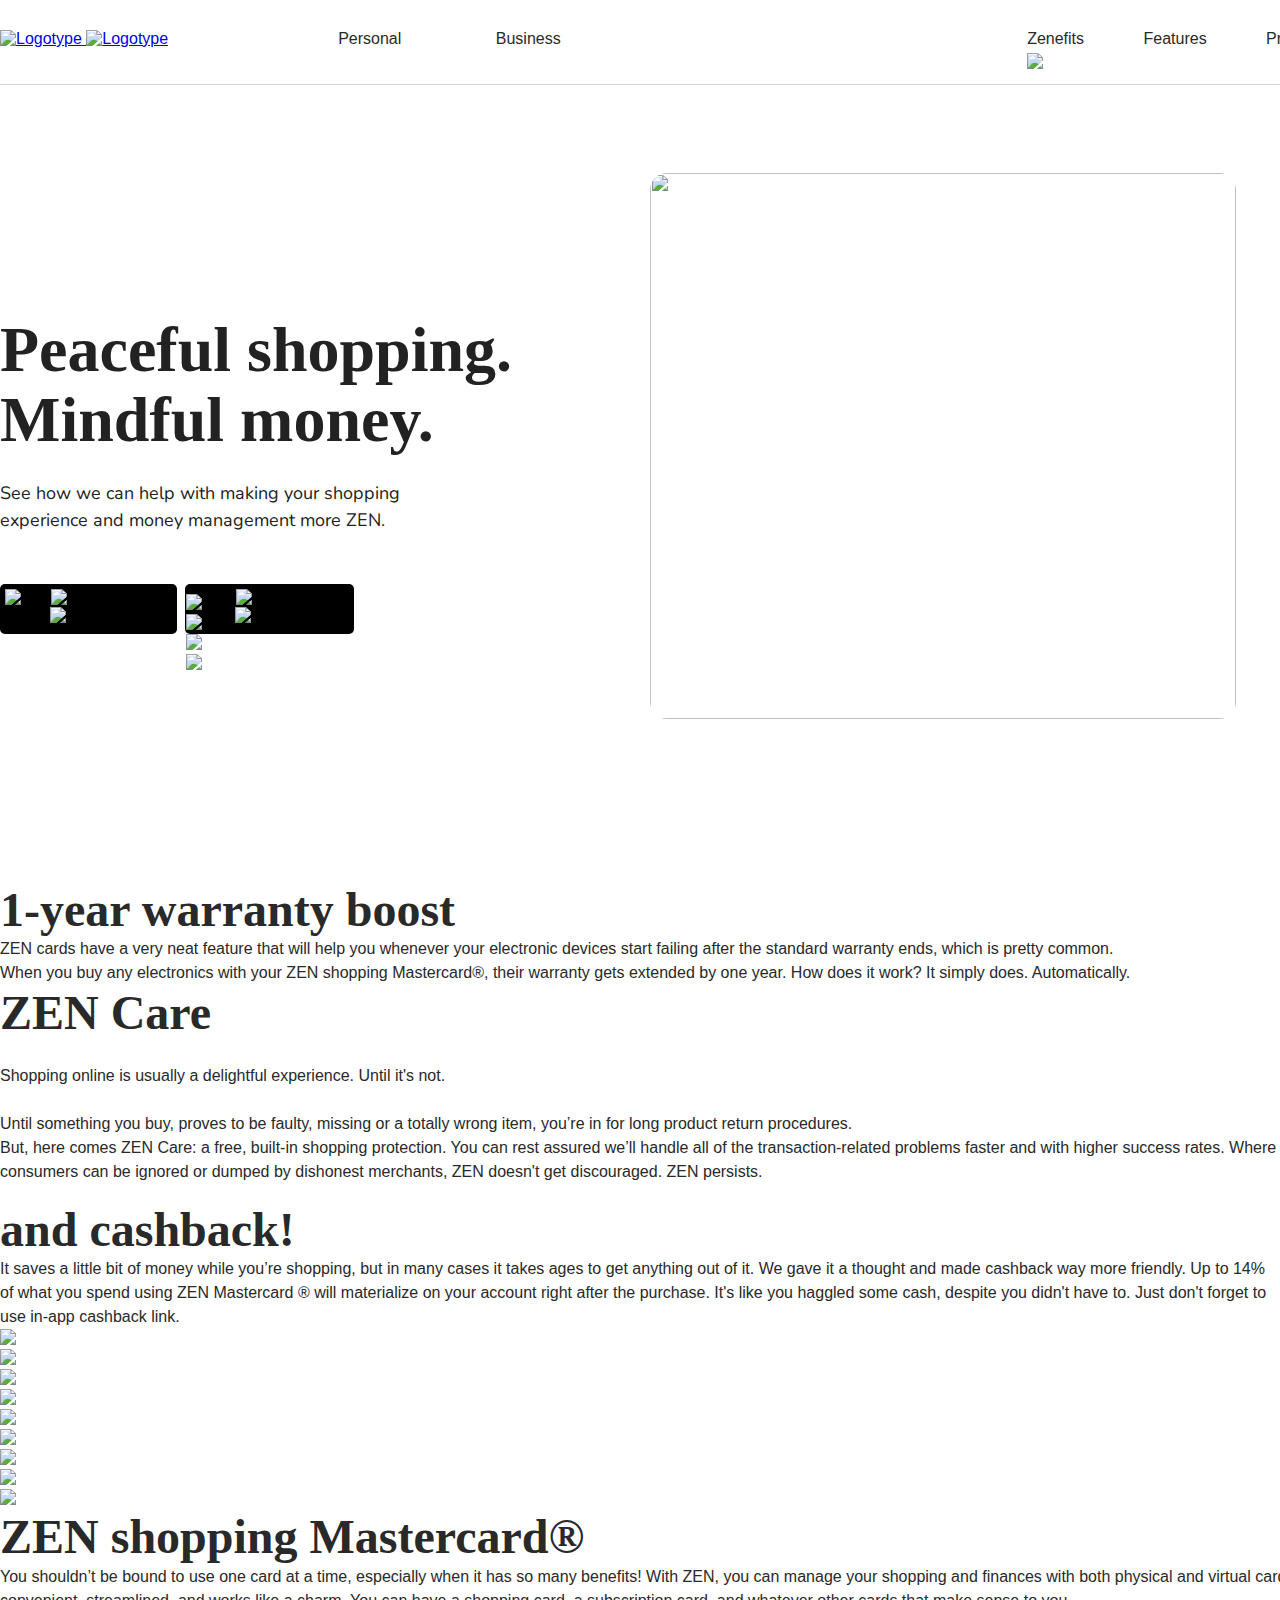
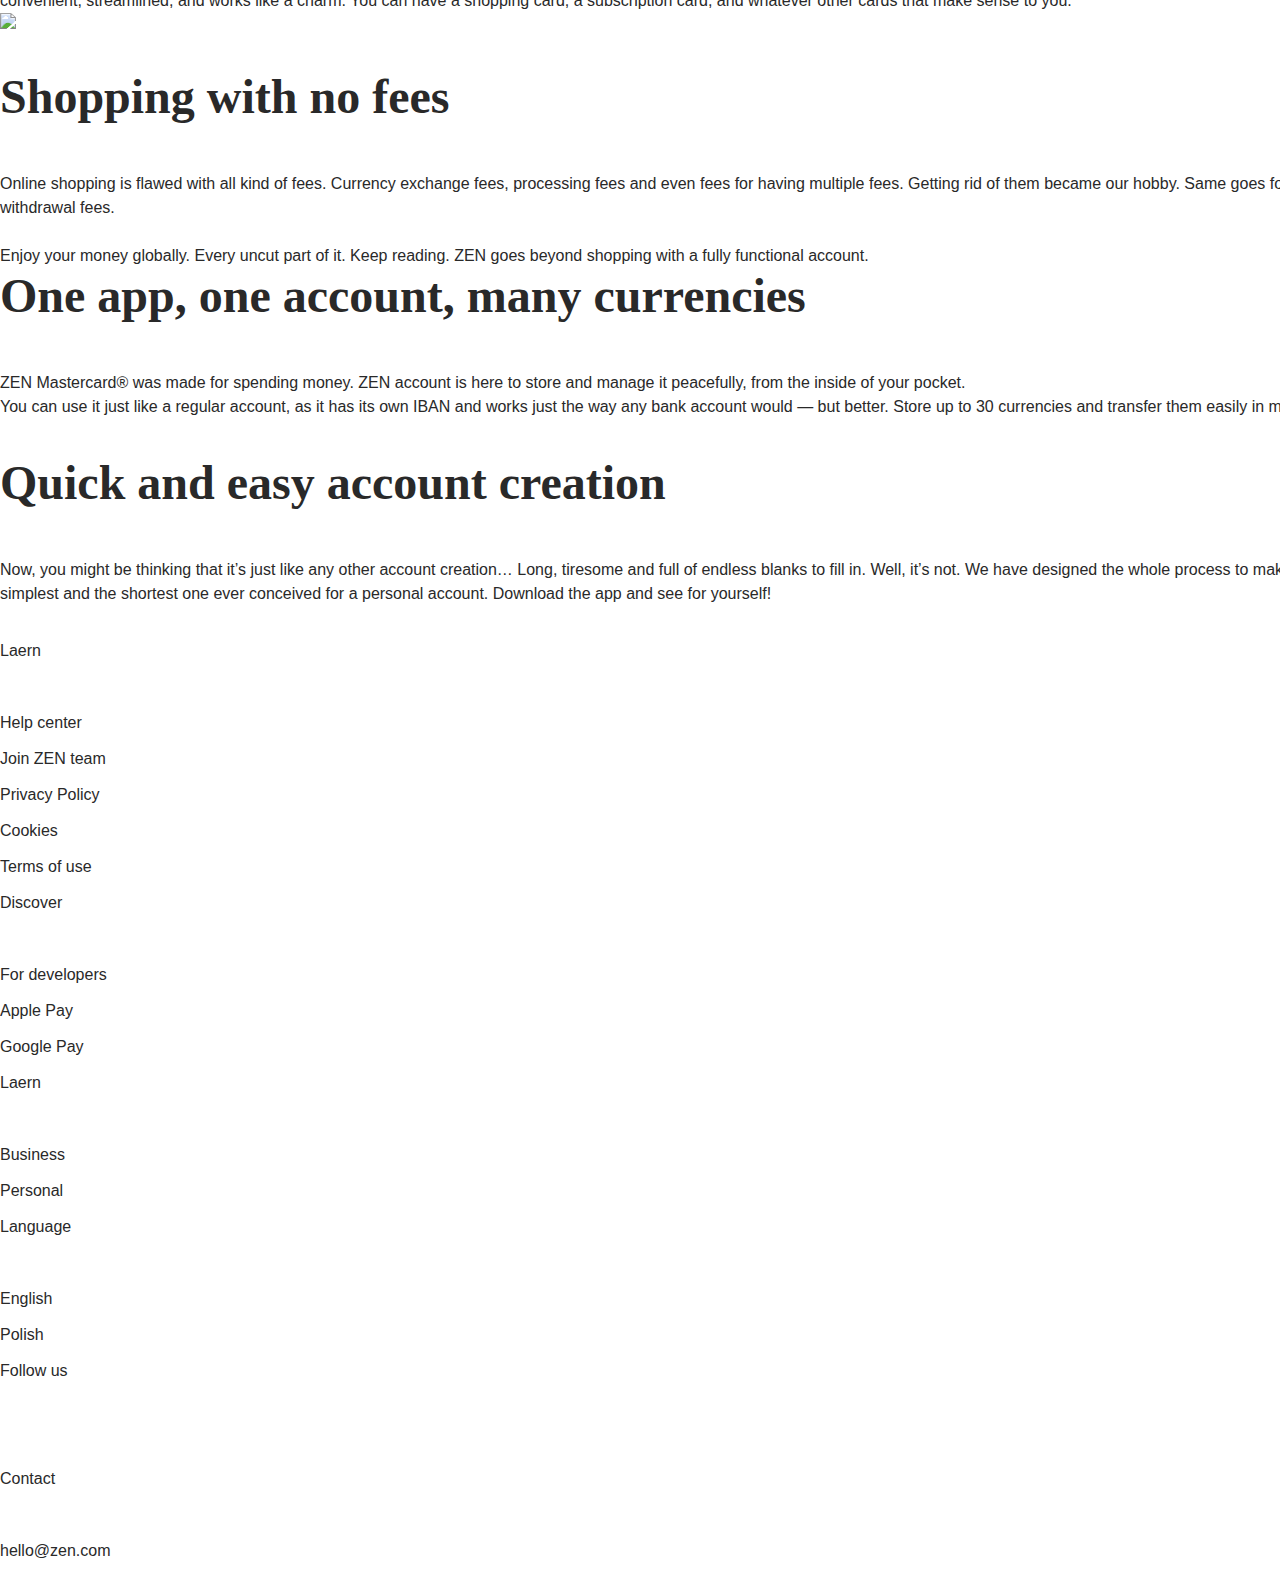
==== index.html @ 7eecc946 "init" ====
<!DOCTYPE html>
<html lang="en">
<head>
    <meta charset="UTF-8">
    <meta http-equiv="X-UA-Compatible" content="IE=edge">
    <meta name="viewport" content="width=device-width, initial-scale=1.0">
    <title>ZEN</title>
    <link rel="stylesheet" href="zen.css">
</head>
<body>
   <!-- Первый экран -->
   <div class="first">
    <!-- Шапка -->
    <div class="header">
        <div class="wrapper">
            <div class="first__logotype">
                <a href="/">
                    <img src="images/log.png" alt="Logotype">
                </a>
                <a href="/">
                    <img src="images/visa.png" alt="Logotype">
                </a>
            </div>
            <div class="first__mobile">
                <ul>
                    <li>
                        <a href="#" class="link">Solutions</a>
                    </li>
                    <li>
                        <a href="#" class="link">Community</a>
                    </li>
                    <li>
                </ul>
            </div>
            <div class="first__login">
                <a href="#" class="link">Zenefits</a>
                <a href="#" class="link">Features</a>
                <a href="#" class="link">Pricing</a>
                <div class="ge"><img src="images/Get app.png"></div>
              
            </div>
            <div class="first__nav">
                <ul>
                    <li>
                        <a href="#" class="link">Personal</a>
                    </li>
                    <li>
                        <a href="#" class="link">Business</a>
                    </li>
                 
                </ul>
            </div>
        </div>
    </div>
    <!--Первый блок-->
    <div class="history">
        <div class="wrapper">
            <div class="history__left">
                <h1>Peaceful shopping.<br>Mindful money.</br></h1>
                <p>See how we can help with making your shopping <br>experience and money management more ZEN.</br> </p>
                <div class="app">
                    <div class="apple">
                        <img src="images/apple.png">
                    </div>
                    <div class="download">
                        <img src="images/download.png">
                    </div>
                    <div class="store">
                        <img src="images/app store.png">
                    </div>
               
                </div>
                <div class="google">
                        <div class="market">
                           <img src="images/Vector.png">
                           <div class="m1"><img src="images/Vector-1.png"></div>
                           <div class="m2"><img src="images/vector-2.png"></div>
                           <div class="m3"><img src="images/Vector-3.png"></div>
  
                        </div>
                        <div class="get">
                           <img src="images/get on in.png">     

                        </div>
                        <div class="play">
                            <img src="images/play.png">
                        </div>
                </div>        
            </div>

            <div class="history__right">
                <img src="images/Image.png" alt="">
            </div>
        </div>
    </div>
    <!--Второй блок-->
    <div class="block">
        <div class="wrapper">
            <div class="block__left">
            <img src="images/Image2.png" alt="">
            <div class="block__right" >
                <h2 >1-year warranty boost</h2>
                <p>ZEN cards have a very neat feature that will help you whenever your electronic devices start failing after the standard warranty ends, which is pretty common.
                    <br>When you buy any electronics with your ZEN shopping Mastercard®, their warranty gets extended by one year. How does it work? It simply does. Automatically.</br></p>
            </div>
        </div>
    </div>
     <!--Третий блок-->
     <div class="real">
        <div class="wrapper">
            <div class="real__left">
                <h2 >ZEN  Care</h2>
                <p><br>Shopping online is usually a delightful experience. Until it's not.</br>
                    <br>Until something you buy, proves to be faulty, missing or a totally wrong item, you’re in for long product return procedures.</br>
                    But, here comes ZEN Care: a free, built-in shopping protection. You can rest assured we’ll handle all of the transaction-related problems faster and with higher success rates. Where lone consumers can be ignored or dumped by dishonest merchants, ZEN doesn't get discouraged. ZEN persists.</p>
            <div class="real__right" >
                <img src="images/Image3.png" alt="">
            </div>
        </div>
    </div>
    <div class="text">
        <h2 >and cashback!</h2>
        <div class="pa"><p>It saves a little bit of money while you’re shopping, but in many cases it takes ages to get anything out of it. We gave it a thought and made cashback way more friendly. Up to 14% of what you spend using ZEN Mastercard ® will materialize on your account right after the purchase. It's like you haggled some cash, despite you didn't have to. Just don't forget to use in-app cashback link.</p>
            </div>
            <div class="frame"><img src="images/Frame3.png"></div>
    </div>
        <!--Фирмы-->
        <div class="firm">
            <div class="wrapper1">
                <div class="booking">
                    <img src="images/Booking.png">
                </div>
                <div class="booking">
                    <img src="images/Aliexpress.png">
                </div>
                <div class="booking">
                    <img src="images/allegro.png">
                </div>
                <div class="booking">
                    <img src="images/zalando.png">
                </div>
                <div class="line">
                    <img src="images/lidl2.png">
                </div>
                <div class="line">  
                    <img src="images/media.png">
                </div>
                <div class="line">
                    <img src="images/euro.png">
                </div>
                <div class="line">
                    <img src="images/groupon.png">
                </div>
            </div>
        </div>
        <!--Четвертый блок-->
     <div class="hala">
        <div class="wrapper">
            <div class="hala__left">
                <h2 >ZEN shopping Mastercard®</h2>
                <p>You shouldn’t be bound to use one card at a time, especially when it has so many benefits! With ZEN, you can manage your shopping and finances with both physical and virtual cards. It’s convenient, streamlined, and works like a charm. You can have a shopping card, a subscription card, and whatever other cards that make sense to you.</p>
                <div class="pay">
                    <img src="images/Pay.png">
                </div>
                <div class="hala__right" >
                <img src="images/Card.png" alt="">
            </div>
        </div>
      </div>
     </div>
     <!--Пятый блок-->
     <div class="madrid">
        <div class="wrapper">
            <div class="madrid__left">
            <img src="images/Image4.png" alt="">
            <div class="madrid__right" >
                <h2 >Shopping with no fees</h2>
                <p><br></br>Online shopping is flawed with all kind of fees. Currency exchange fees, processing fees and even fees for having multiple fees. Getting rid of them became our hobby. Same goes for ATM withdrawal fees.
                    <br></br>Enjoy your money globally. Every uncut part of it. Keep reading. ZEN goes beyond shopping with a fully functional account.
                </p>
            </div>
        </div>
    </div>
   <!--Шестой блок-->
   <div class="king">
    <div class="wrapper">
        <div class="king__left">
            <h2 >One app, one account, many currencies</h2>
            <p><br></br>ZEN Mastercard® was made for spending money. ZEN account is here to store and manage it peacefully, from the inside of your pocket.
                <br>You can use it just like a regular account, as it has its own IBAN and works just the way any bank account would — but better. Store up to 30 currencies and transfer them easily in many ways.</br>
            </p>
            <div class="king__right" >
            <img src="images/Image5.png" alt="">
        </div>
    </div>
  </div>
 </div>
 <!--Седьмой блок-->
 <div class="cr7">
    <div class="wrapper">
        <div class="cr7__left">
        <img src="images/Image 6.png" alt="">
        <div class="cr7__right" >
            <h2 >Quick and easy account creation</h2>
            <p><br></br>Now, you might be thinking that it’s just like any other account creation… Long, tiresome and full of endless blanks to fill in. Well, it’s not.
                We have designed the whole process to make it the simplest and the shortest one ever conceived for a personal account. Download the app and see for yourself!
            </p>
          <div class="gro">
            <img src="images/ap.png" alt="">
          </div>
        </div>
    </div>
</div>
<div class="footer ">
    <div class="wrapper2">
<div class="learn">
<ul>
    <br>
        <a1 href="#" class="link">Laern</a1>
    </br>
    <br></br>
    <br>
    <a href="#" class="link">Help center</a>
    </br> 
    <br>
    <a href="#" class="link">Join ZEN team</a>
    </br>
    <br>
    <a href="#" class="link">Privacy Policy</a>
    </br>
    <br>
    <a href="#" class="link">Cookies</a>
    </br>
    <br>
    <a href="#" class="link">Terms of use</a>
    </br>
</ul>
</div>
<div class="discover">
    <ul>
        <br>
            <a1 href="#" class="link">Discover</a1>
        </br>
        <br></br>
        <br>
        <a href="#" class="link">For developers</a>
        </br> 
        <br>
        <a href="#" class="link">Apple Pay</a>
        </br>
        <br>
        <a href="#" class="link">Google Pay</a>
        </br>
</div>
<div class="ofter">
    <ul>
        <br>
            <a1 href="#" class="link">Laern</a1>
        </br>
        <br></br>
        <br>
        <a href="#" class="link">Business</a>
        </br> 
        <br>
        <a href="#" class="link">Personal</a>
        </br>
</div>
<div class="language">
    <ul>
        <br>
            <a1 href="#" class="link">Language</a1>
        </br>
        <br></br>
        <br>
        <a href="#" class="link">English</a>
        </br> 
        <br>
        <a href="#" class="link">Polish</a>
        </br>
</div>
<div class="follow">
    <ul>
        <br>
            <a1 href="#" class="link">Follow us</a1>
        </br>
        <br></br>
        <br>
        <img src="images/in.png" alt="">
        </br> 
</div>
<div class="contact">
    <ul>
        <br>
            <a1 href="#" class="link">Contact</a1>
        </br>
        <br></br>
        <br>
        <a href="#" class="link">hello@zen.com</a>
        </br> 
</div>
<div class="end">
    <img src="images/end.png" alt="">
</div>
</div>
</div>
</body>
</html>
---- zen.css ----
@import url('https://fonts.googleapis.com/css2?family=Nunito:ital,wght@1,300&display=swap');

* {
    margin: 0;
    padding: 0;
    box-sizing: border-box;
}
body {
    font-family: 'Lato', sans-serif;
    color: #292929;
}
p {
    line-height: 150%;
}
.wrapper {
    width: 1370px;
    margin: 0 auto;
}
.header {
    height: 85px;
    border-bottom: 1px solid #D6D6D6;
}
.first__logotype {
    margin-top: 30px;
}
.first__logotype,
.first__nav {
    float: left;
}
.first__nav {
    margin-top: 30px;
}
.first__login {
    float: right;
    margin-top: 17px;
}
.first__login a {
    margin-top: 13px;
    display: inline-block;
    margin-right: 55px;
    text-decoration: none;
}
.first__login .button {
    margin-top: 0;
    color: rgb(0, 0, 0);
    margin-right: 0;
}
.first__logotype {
    margin-right: 170px;
}
.first__nav ul {
    list-style: none;
}
.first__nav ul li {
    display: inline-block;
    margin-right: 90px;
}
.first__nav ul li:last-of-type {
    margin-right: 0;
}
.link {
    color: #292929;
    text-decoration: none;
    transition: all .2s;
    padding-bottom: 4px;
    border-bottom: 1px solid transparent;
}
.link:hover {
    border-bottom: 1px solid #292929;
}
.link:active {
    color: #404040;
    border-bottom: 1px solid #404040;
}
.button {
    
    padding: 13px 50px;
    border-radius: 4px;
    color: black;
    transition: background-color .2s;
    display: inline-block;
    text-decoration: none;
}
.button_big {
    padding: 20px 50px;
}

.first__mobile {
    display: none;
}
@media (max-width: 1024px) {
    .wrapper {
        width: 768px;
    }
    .header {
        height: 128px;
    }
    .first__nav {
        margin-top: 17px;
        width: 100%;
    }
    .first__nav ul li {
        margin-right: 150px;
    }
}
@media (max-width: 320px) {
    .wrapper {
        width: 290px;
    }
    .header {
        height: 357px;
    }
    .first__logotype,
    .first__nav,
    .first__login {
        width: 100%;
        float: none;
        text-align: center;
    }
    .first__login .link,
    .first__nav {
        display: none;
    }
    .first__mobile {
        display: block;
        margin-top: 24px;
    }
    .first__mobile ul {
        list-style: none;
    }
    .first__login .button {
        margin-top: 40px;
    }
    .first__mobile ul li {
        margin-bottom: 10px;
    }
    .first__mobile ul li:last-of-type {
        margin-bottom: 0;
    }
}
/* Заголовки */
h1, h2, h3, h4, h5, h6 {
    font-family: 'Roboto Slab', serif;
}
h1 {
    font-size: 64px;
    line-height: 110%;
}
h2 {
    font-size: 48px;
    line-height: 115%;
}
h3 {
    font-size: 32px;
}

/* Первый блок */

.history {
    margin: 150px 0;
    padding: 80px 0;
    overflow: hidden;
    color: #222222;
}

.history__left, .history__right {
    
    width: 50%;
    float: left;
}

.history__right img {
    position: absolute;
    width: 586px;
    height: 546px;
    left: 50.78%;
    right: 12.75%;
    top: 173px;
    border-radius: 17px;
    overflow: hidden;
}

.history p {
    margin-top: 24px;
    font-size: 18px;
    font-family:'Nunito';
    
}

.history .button {
    margin-top: 50px;
}



.app {
    height: 50px;
    width: 177px;
    background: #000000;
    position: absolute;
    border-radius: 5px;
    margin-top: 50px;

}
.google {
    height: 50px;
    width: 169px;
    background: #000000;
    position: relative;
    left:185px;
    border-radius: 5px;
    margin-top: 50px;
}
.apple{
    position: absolute;
    left: 5px;
    right: 5px;
    top: 5px;
    bottom: 5px;
    
}
.download{
    position: absolute;
    left: 51px;
    right: 25px;
    top: 5px;
    bottom: 5px;
}
.store{
    position: absolute;
    left: 50px;
    right: 20px;
    top: 23px;
    bottom: 5px;
    
}
.market{
    position: absolute;
    left: 1px;
    right: 50px;
    top: 10px;
    bottom: 5px;
    
}
.get{
    position: absolute;
    left: 51px;
    right: 25px;
    top: 5px;
    bottom: 5px;
}
.play{
    position: absolute;
    left: 50px;
    right: 20px;
    top: 23px;
    bottom: 5px;
    
}
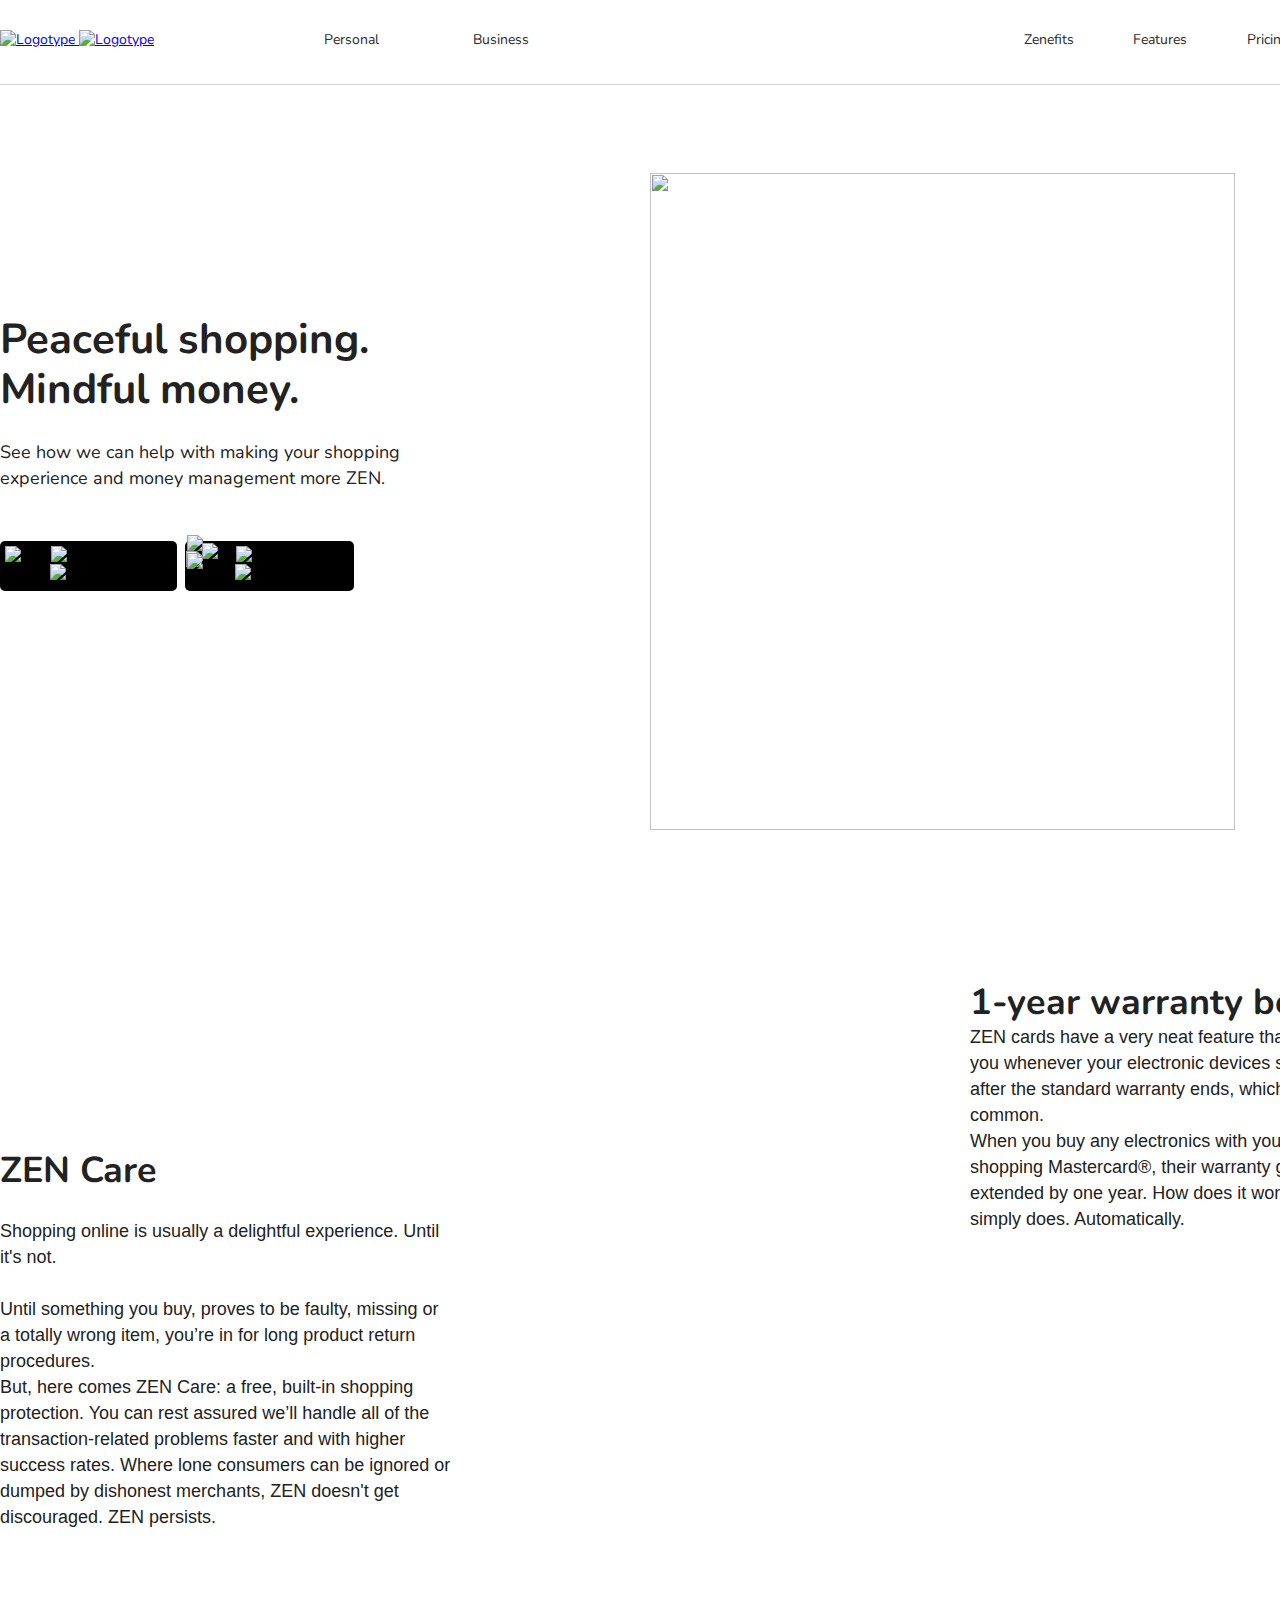
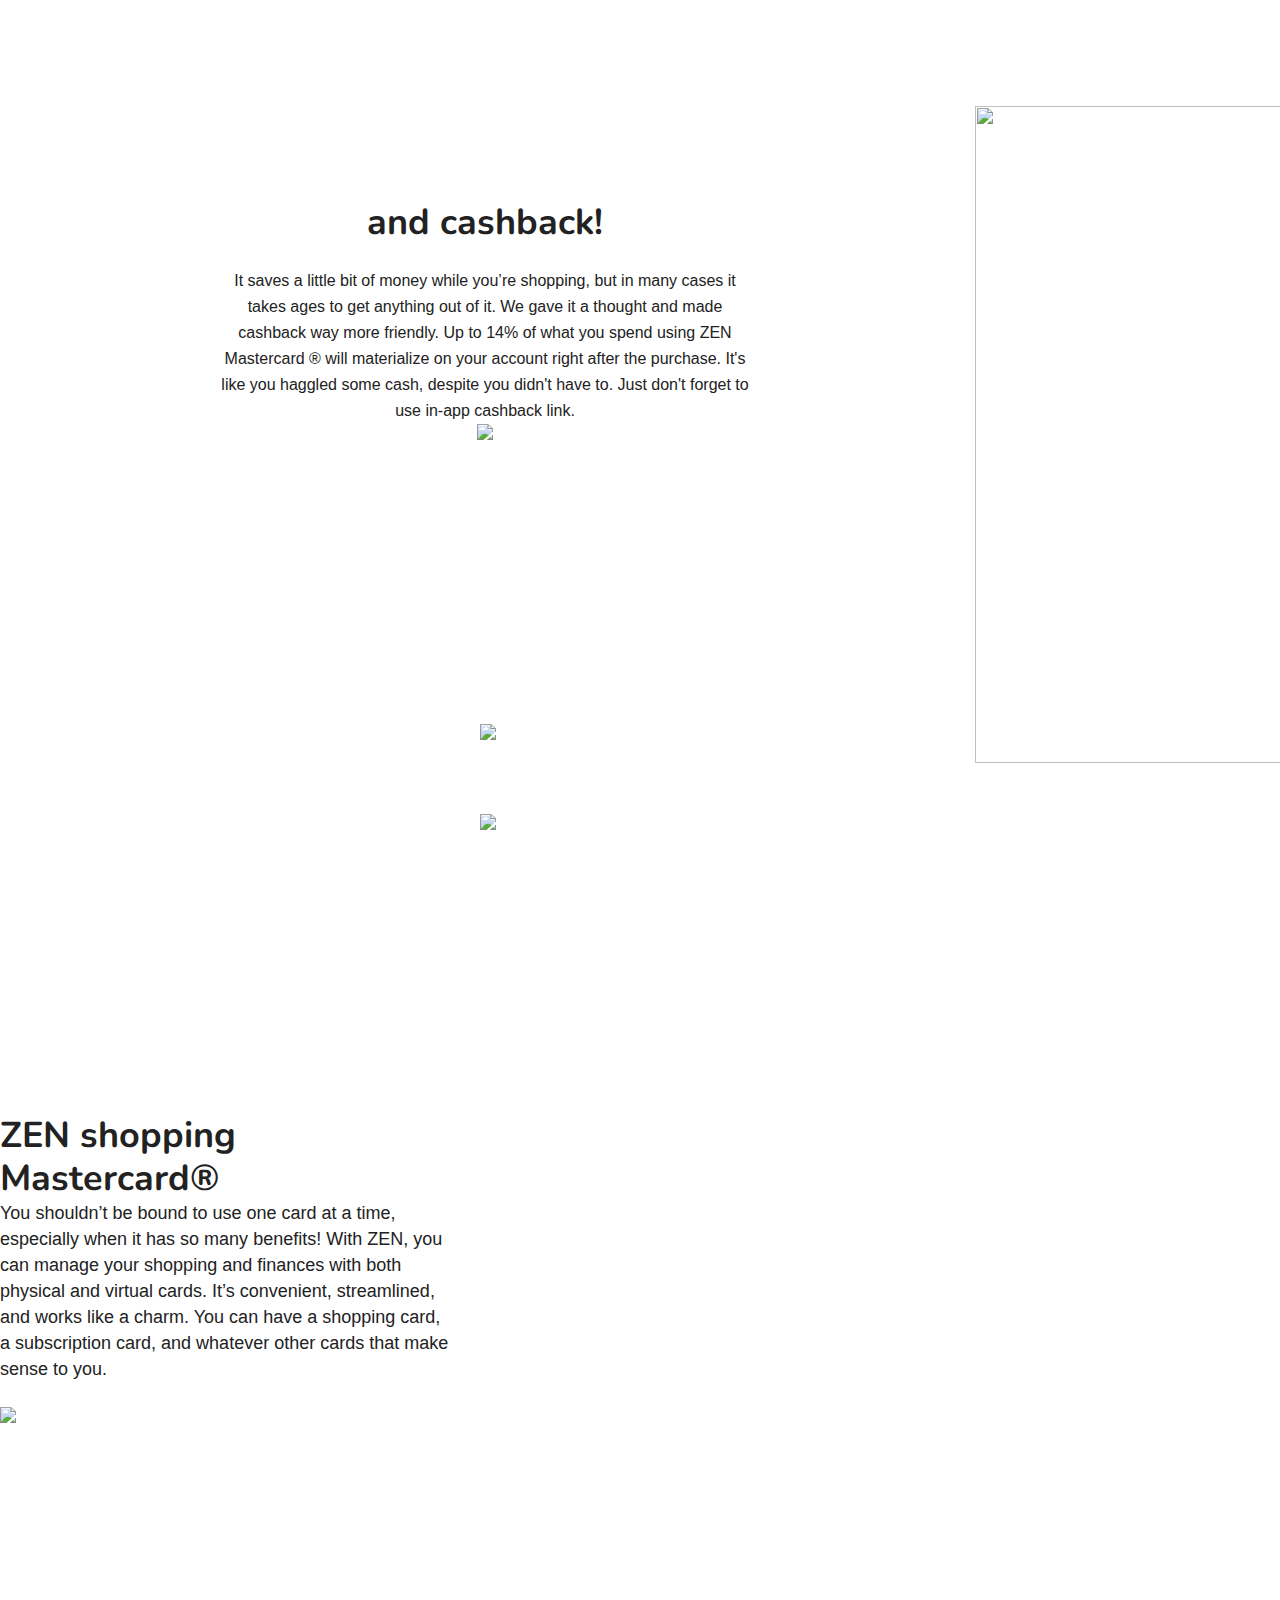
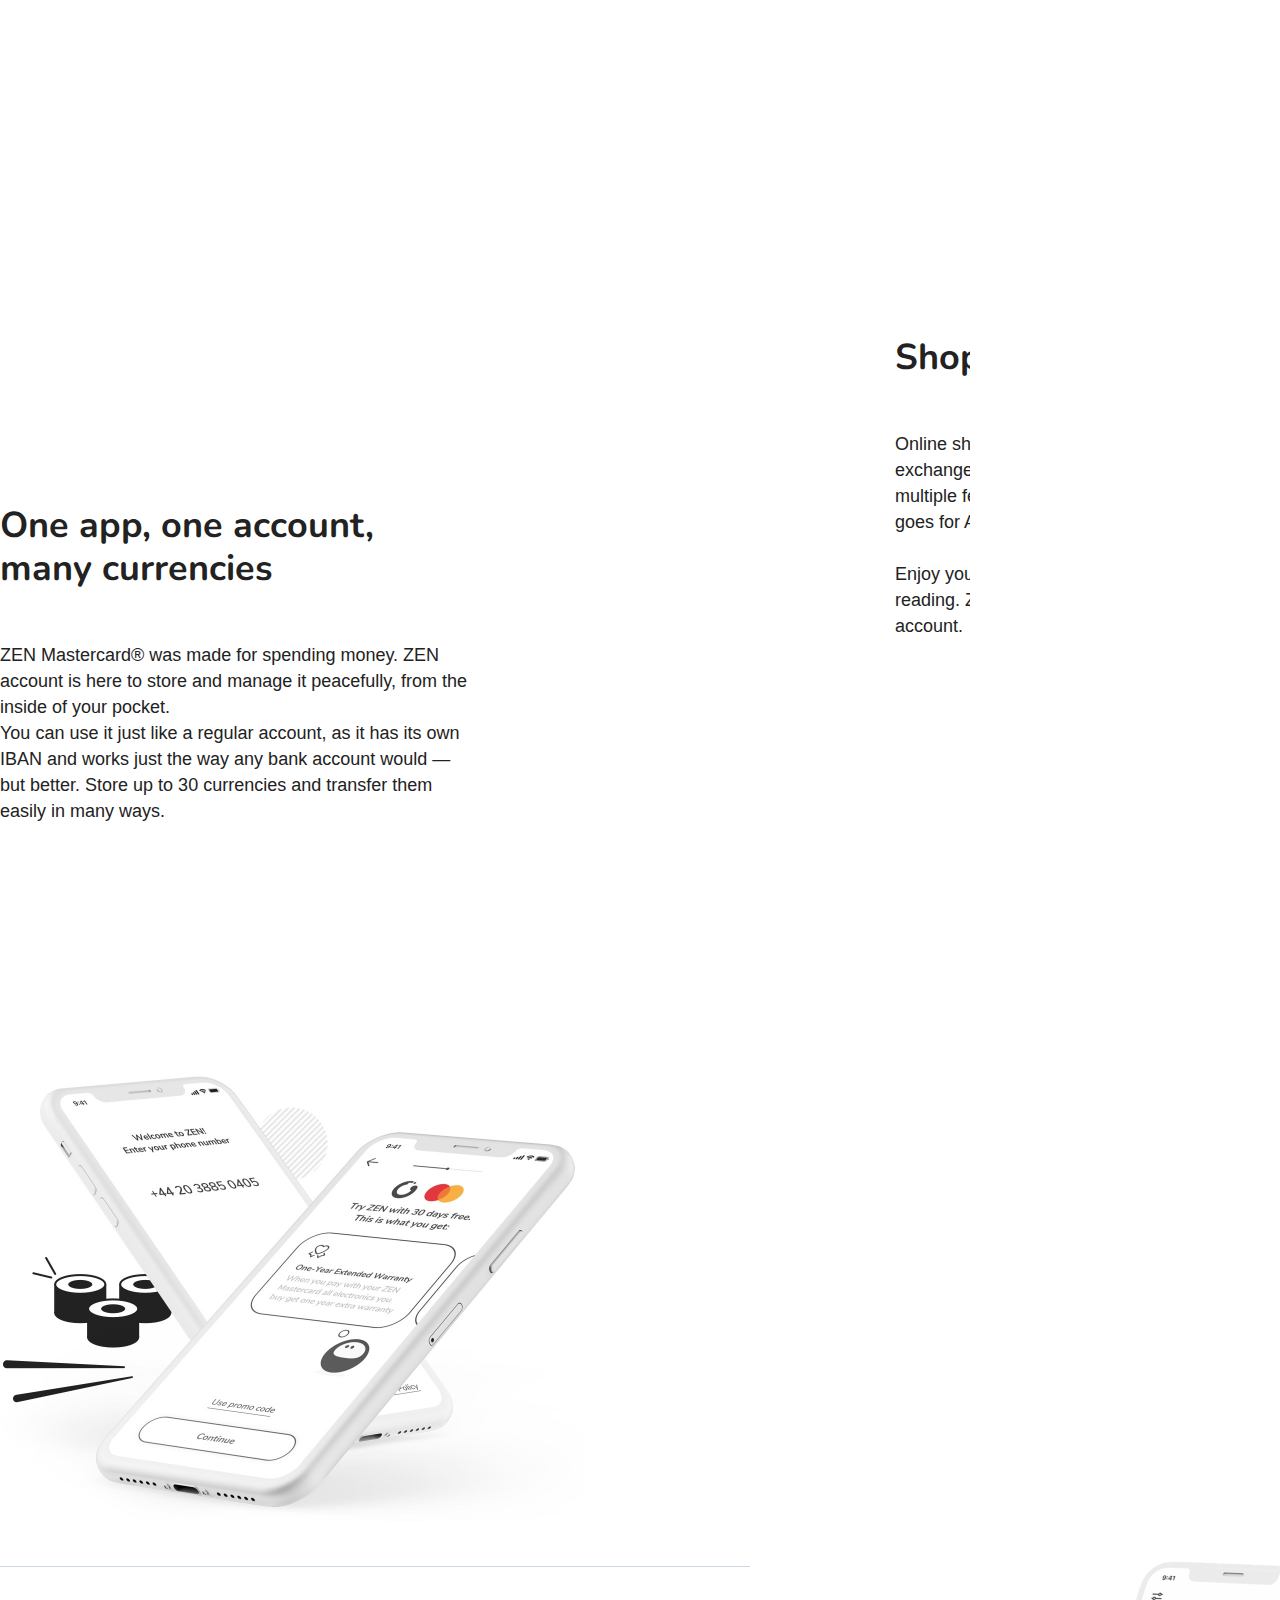
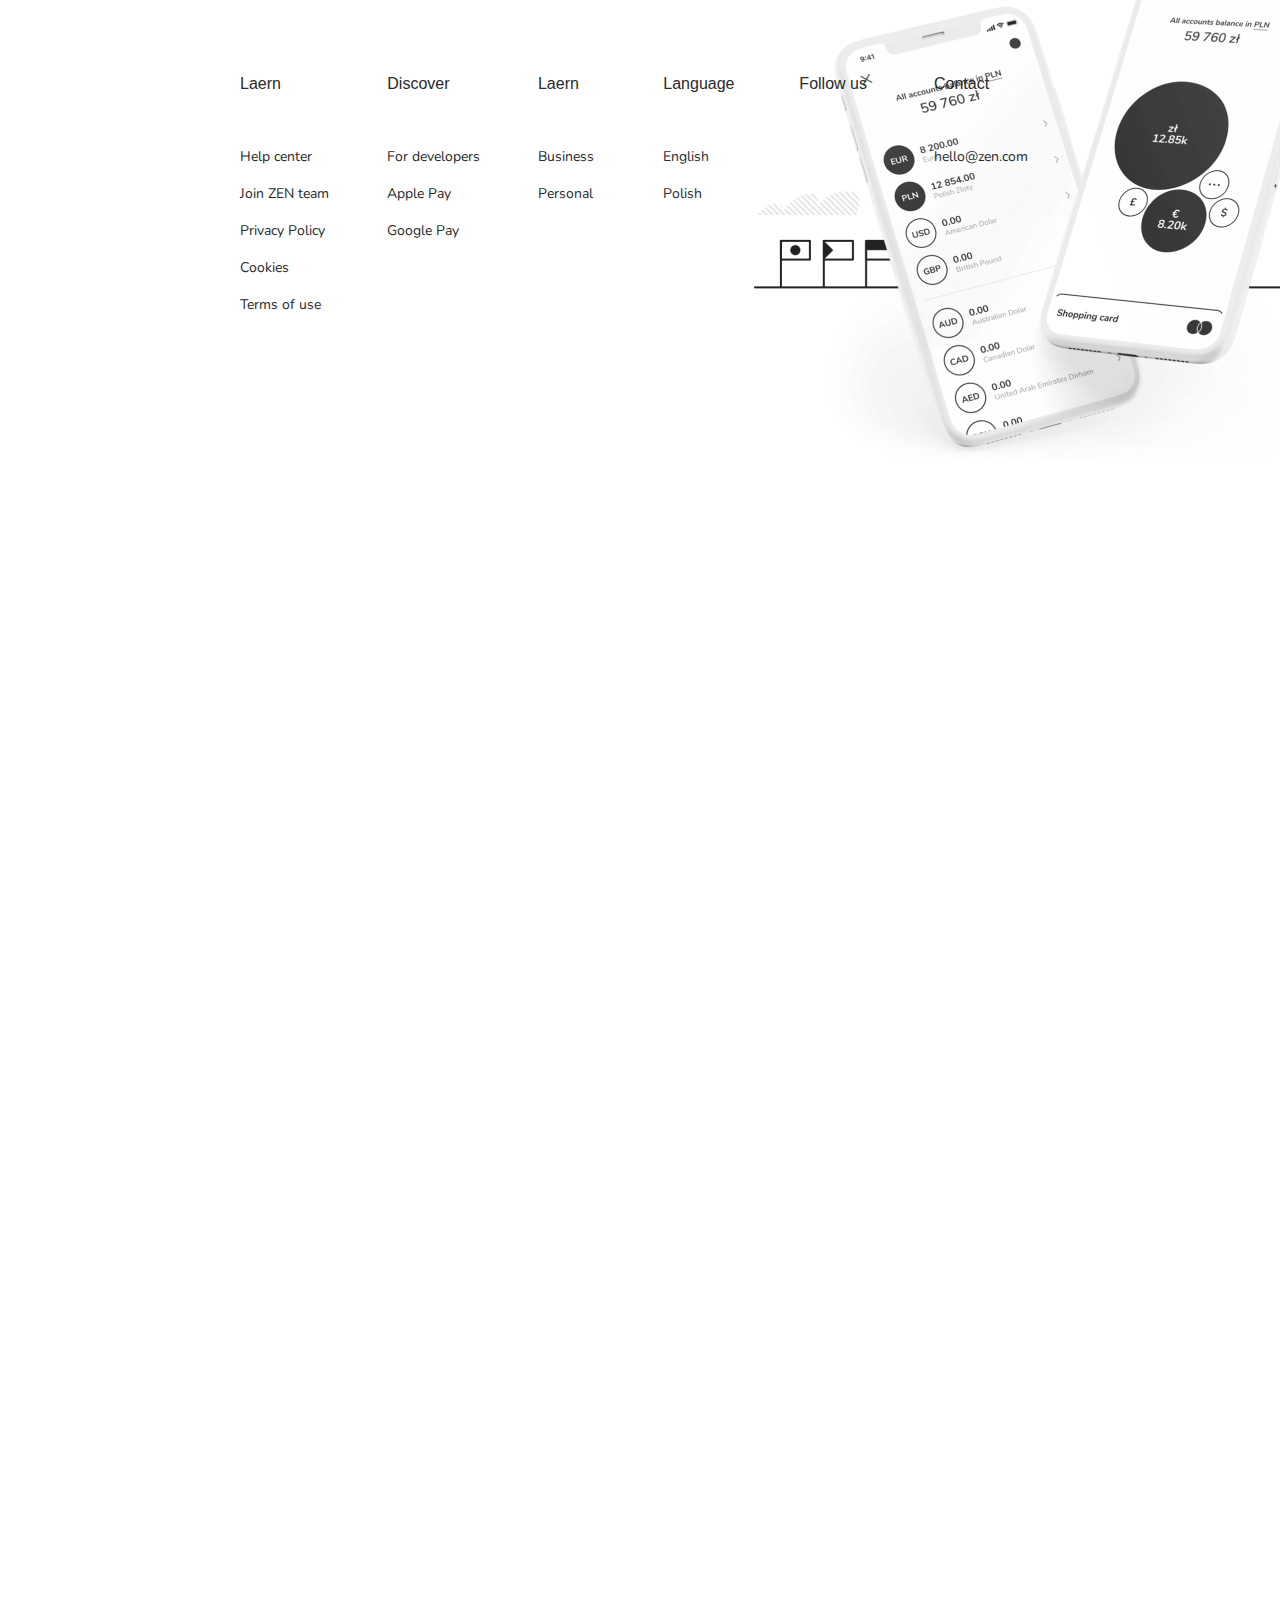
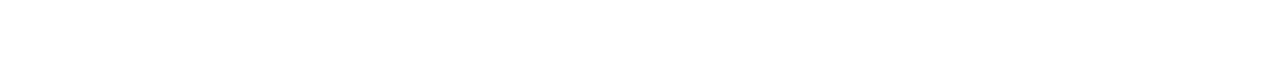
==== commit 2948068a: "end" ====
--- a/index.html
+++ b/index.html
@@ -190,7 +190,7 @@
                 <br>You can use it just like a regular account, as it has its own IBAN and works just the way any bank account would — but better. Store up to 30 currencies and transfer them easily in many ways.</br>
             </p>
             <div class="king__right" >
-            <img src="images/Image5.png" alt="">
+            <img src="Images/Image5.png" alt="">
         </div>
     </div>
   </div>
@@ -199,7 +199,7 @@
  <div class="cr7">
     <div class="wrapper">
         <div class="cr7__left">
-        <img src="images/Image 6.png" alt="">
+        <img src="Images/Image 6.png" alt="">
         <div class="cr7__right" >
             <h2 >Quick and easy account creation</h2>
             <p><br></br>Now, you might be thinking that it’s just like any other account creation… Long, tiresome and full of endless blanks to fill in. Well, it’s not.
--- a/zen.css
+++ b/zen.css
@@ -88,71 +88,26 @@
 .first__mobile {
     display: none;
 }
-@media (max-width: 1024px) {
-    .wrapper {
-        width: 768px;
-    }
-    .header {
-        height: 128px;
-    }
-    .first__nav {
-        margin-top: 17px;
-        width: 100%;
-    }
-    .first__nav ul li {
-        margin-right: 150px;
-    }
-}
-@media (max-width: 320px) {
-    .wrapper {
-        width: 290px;
-    }
-    .header {
-        height: 357px;
-    }
-    .first__logotype,
-    .first__nav,
-    .first__login {
-        width: 100%;
-        float: none;
-        text-align: center;
-    }
-    .first__login .link,
-    .first__nav {
-        display: none;
-    }
-    .first__mobile {
-        display: block;
-        margin-top: 24px;
-    }
-    .first__mobile ul {
-        list-style: none;
-    }
-    .first__login .button {
-        margin-top: 40px;
-    }
-    .first__mobile ul li {
-        margin-bottom: 10px;
-    }
-    .first__mobile ul li:last-of-type {
-        margin-bottom: 0;
-    }
-}
+
+
 /* Заголовки */
 h1, h2, h3, h4, h5, h6 {
-    font-family: 'Roboto Slab', serif;
+    font-family: 'Nunito', serif;
 }
 h1 {
-    font-size: 64px;
-    line-height: 110%;
+    font-size: 42px;
+    line-height: 50px;
 }
 h2 {
-    font-size: 48px;
-    line-height: 115%;
+    font-size: 36px;
+    line-height: 43px;
 }
 h3 {
     font-size: 32px;
 }
+p{
+    line-height: 26px;
+}
 
 /* Первый блок */
 
@@ -171,12 +126,11 @@
 
 .history__right img {
     position: absolute;
-    width: 586px;
-    height: 546px;
+    width: 585px;
+    height: 657px;
     left: 50.78%;
     right: 12.75%;
     top: 173px;
-    border-radius: 17px;
     overflow: hidden;
 }
 
@@ -255,5 +209,298 @@
     right: 20px;
     top: 23px;
     bottom: 5px;
-    
+}
+
+.m1{
+    position: relative;
+  
+    bottom: 28px;
+   left: 16px;
+    right:10px;
+}
+.m2{
+    position: relative;
+    bottom: 38px;
+   left: 1px;
+    right:3px;
+}
+.m3{
+    position: relative;
+  
+    bottom: 76px;
+   left: 1px;
+    right:6px;
+}
+/*Второй блок*/
+.block {
+    margin: 150px 0;
+    padding: 80px 0;
+    overflow: hidden;
+    color: #222222;
+}
+.block__right{
+    
+    width: 50%;
+    float: right;
+    font-size:18px;
+    width: 400px;
+    position: relative;
+    top:80px;
+    bottom:40px;
+}
+.block__right img {
+    position: absolute;
+    width: 585px;
+    height: 657px;
+    left: 50.78%;
+    right: 12.75%;
+    top: 173px;
+    overflow: hidden;
+}
+.block__right h2{
+    font-size: 36px;
+}
+/*Третий блок*/
+.real {
+    margin: 150px 0;
+    padding: 80px 0;
+    overflow: hidden;
+    color: #222222;
+}
+.real__left{
+    
+    font-size:18px;
+    width: 451px;
+    height: 422px;
+}
+.real__right img {
+    position: absolute;
+    width: 585px;
+    height: 657px;
+    left: 975px;
+    right: 40px;
+    top: 1706px;
+    bottom: 70px;
+    float: right;
+    overflow: hidden;
+}
+.real__right{
+    margin: auto;
+}
+.real__left h2{
+    font-size: 36px;
+}
+.text{
+    margin: 150px 0;
+    padding: 80px 0;
+    text-align: center;
+}
+.pa{
+    width:584px;
+    Height:156px;
+    text-align: center;
+    padding: 24px;
+    margin: auto;
+}
+.frame{
+    margin: auto;
+    padding-top: 24px;
+}
+.ge{
+   padding-left: 330px;
+   position: relative;
+   bottom: 35px;
+}
+/*Фирмы*/
+.firm{
+    margin: 50px 440px;
+    padding: 50px 40px;
+    overflow: hidden;
+    color: #222222;
+}
+.wrapper1{
+    width: 1087px;
+    margin: auto;
+    float: none;
+}
+.booking{
+    width: 15%;
+    float:left;
+    margin-right: 85px;
+}
+.line{
+    width: 15%;
+    float:left;
+    margin-right: 85px;
+    padding-top: 70px;
+}
+/*Четвертый блок*/
+.hala {
+    margin: 150px 0;
+    padding: 80px 0;
+    overflow: hidden;
+    color: #222222;
+}
+.hala__left{
+    width: 50%;
+    font-size:18px;
+    width: 451px;
+    height: 422px;
+}
+.hala__right img {
+   padding-left: 750px;
+   
+   position: absolute; 
+   top: 3450px;
+    float:left;
+    overflow: hidden;
+}
+
+.pay{
+    margin-top: 25px;
+}
+/*Пятый блок*/
+.madrid {
+    margin: 150px 0;
+    padding: 90px 0;
+    overflow: hidden;
+    color: #222222;
+}
+.madrid__right{
+    float: right;
+    font-size:18px;
+    width: 475px;
+    height: 208px;
+    position: relative;
+    top:80px;
+    bottom:40px;
+}
+.madrid__right img {
+    position: absolute;
+    width: 585px;
+    height: 657px;
+    left: 50.78%;
+    right: 12.75%;
+    top: 173px;
+    overflow: hidden;
+}
+/*Шестой блок*/
+.king {
+    margin: 150px 0;
+    padding: 80px 0;
+    overflow: hidden;
+    color: #222222;
+}
+.king__left{
+   
+    font-size:18px;
+    width: 475px;
+    height: 240px;
+}
+.king__right img {
+   padding-left: 750px;
+   
+   position: absolute; 
+   top: 4745px;
+    float:left;
+    overflow: hidden;
+}
+/*Седьмой блок*/
+.cr7 {
+    margin: 150px 0;
+    padding: 90px 0;
+    overflow: hidden;
+    color: #222222;
+}
+.cr7__right{
+    float: right;
+    font-size:18px;
+    width: 400px;
+   
+    position: relative;
+    top:80px;
+    bottom:40px;
+}
+.cr7__right img {
+    position: absolute;
+    width: 585px;
+    height: 458px;
+    left: 50.78%;
+    right: 12.75%;
+    overflow: hidden;
+}
+.gro img{
+width: 361px;
+height: 51px;
+position:absolute ;
+top:330px;
+right: 500px;
+left: 5px;
+}
+.footer{
+        overflow: hidden;
+        margin-top: 40px;
+        border-top: 1px solid #CBD6E2;
+        margin-bottom: 90px;
+        padding: 90px;
+        width: 1920px;
+        height: 502px;
+}
+.wrapper2{
+    width: 1920px;
+    height: 502px;
+}
+.learn{
+    Width:90px;
+    Height:209px;
+    position: absolute;
+    left: 18.75%;
+    right: 76.56%;
+}
+.discover{
+    position: absolute;
+    width: 94px;
+    height: 141px;
+    left: 30.26%;
+    right: 64.84%;
+}
+.ofter{
+    position: absolute;
+    width: 57px;
+    height: 107px;
+    left: 42.03%;
+    right: 55%;
+}
+.language{
+    position: absolute;
+    width: 71px;
+    height: 107px;
+    left: 51.82%;
+    right: 44.48%;
+}
+.follow{
+    position: absolute;
+    width: 70px;
+    height: 69px;
+    left: 62.45%;
+    right: 33.91%;
+
+}
+.contact{
+    position: absolute;
+    width: 96px;
+    height: 73px;
+    left: 72.97%;
+    right: 22.03%;
+}
+a{
+    font-family: 'Nunito', serif;
+    font-size: 14px;
+}
+.end{
+    position: absolute;
+    width: 1200px;
+    height: 113px;
+    left: 320px;
+    top: 6350px;
 }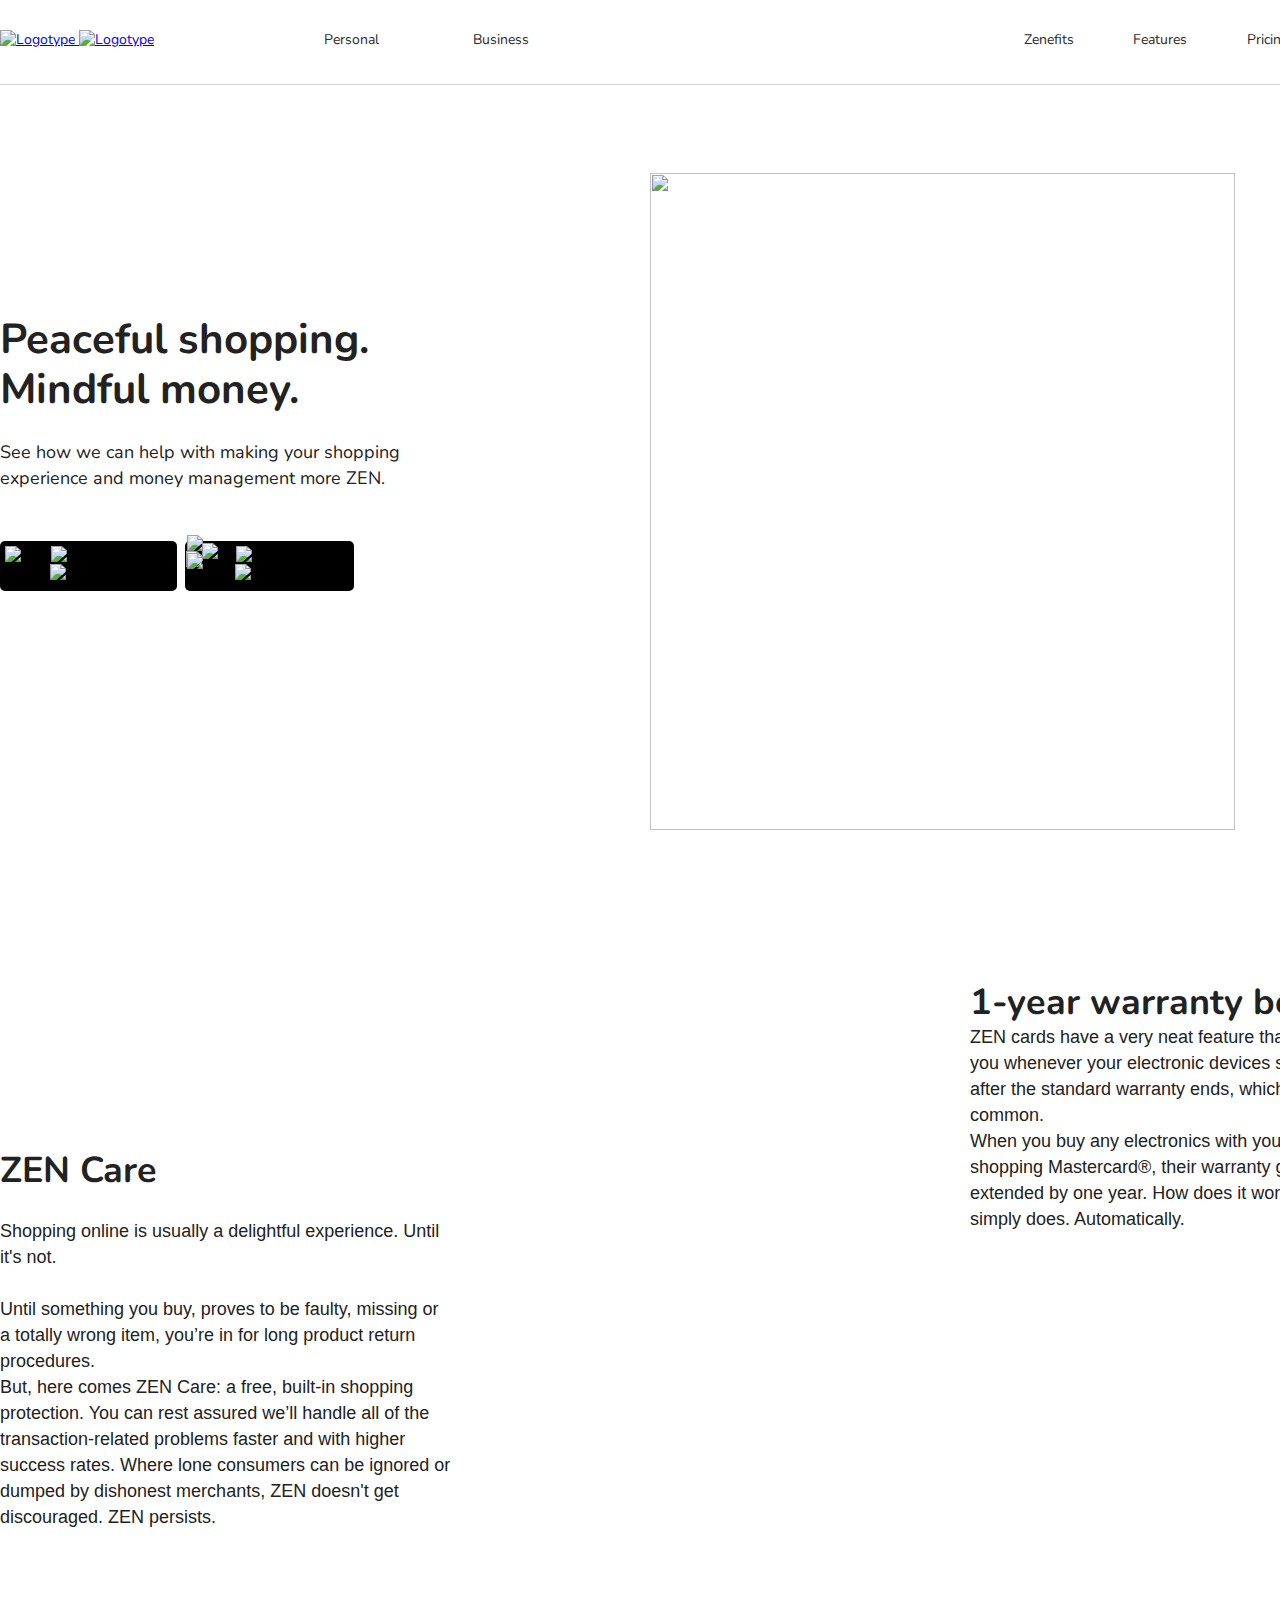
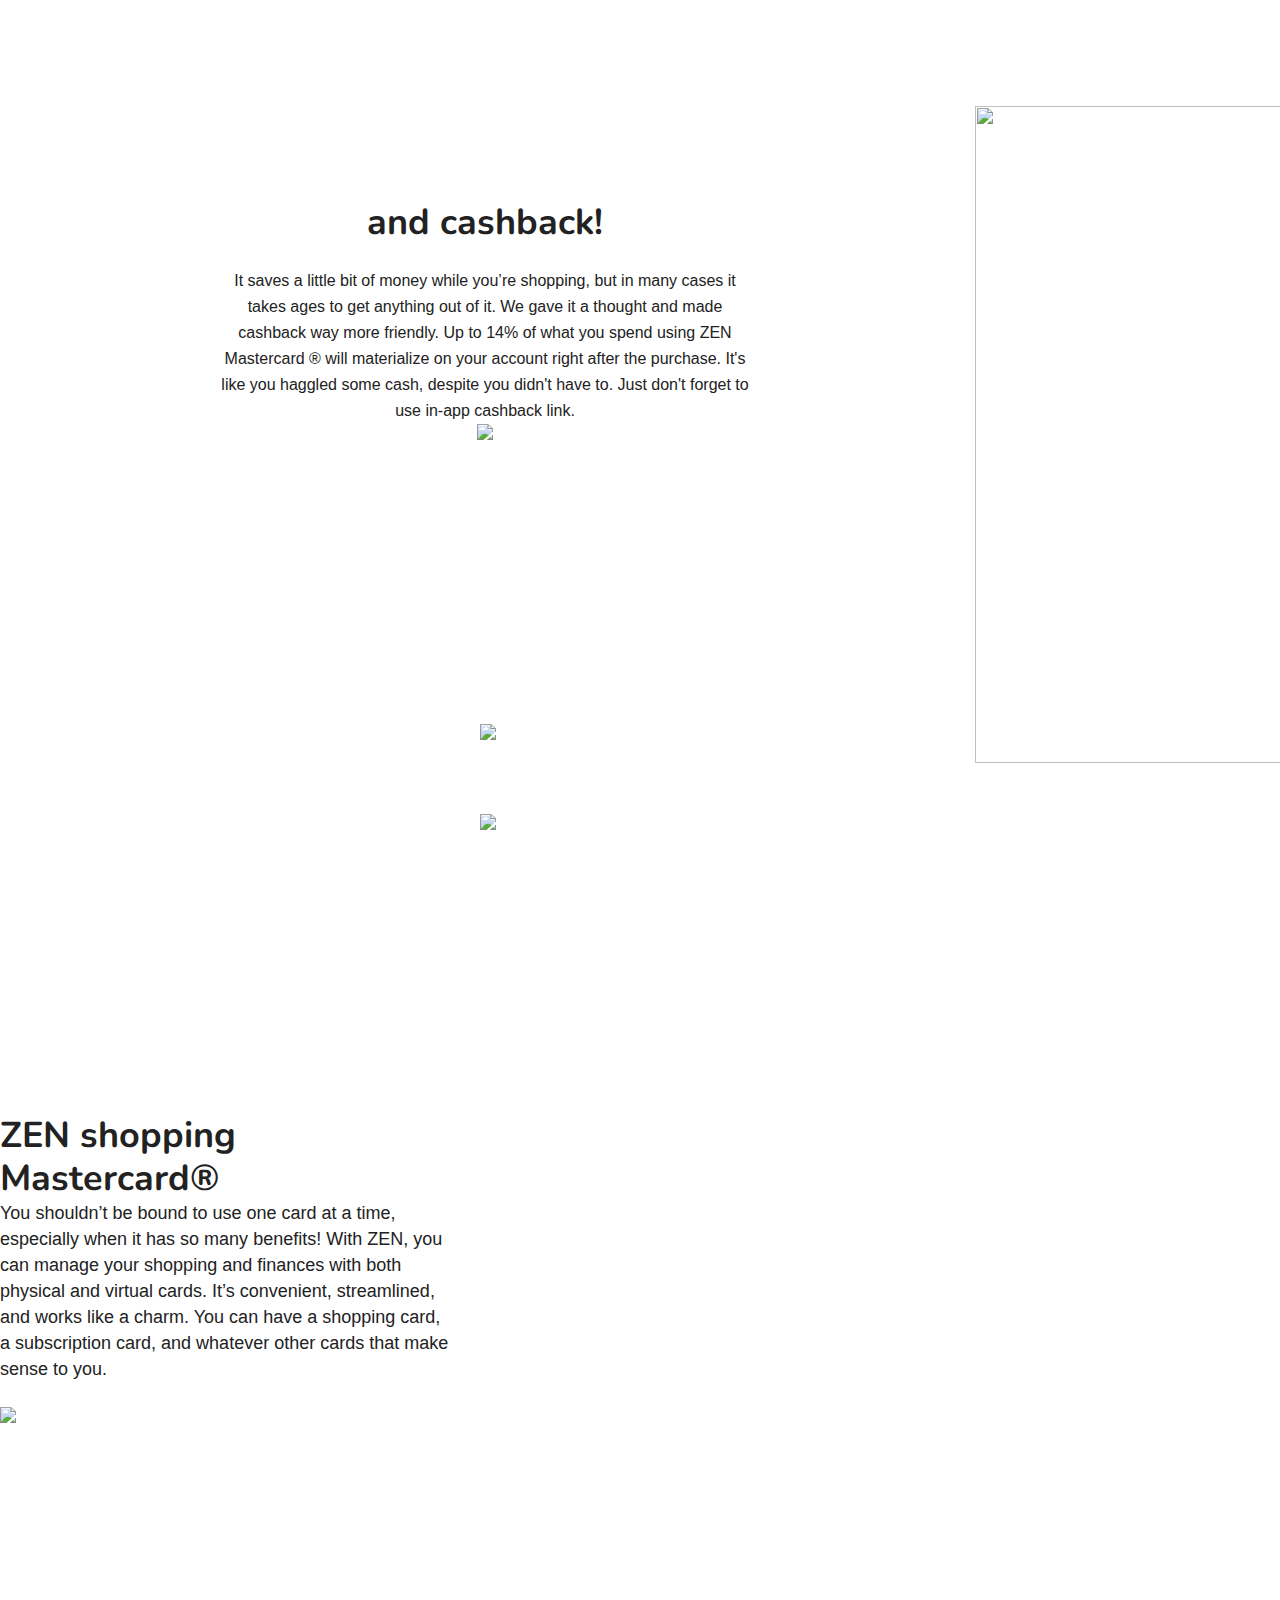
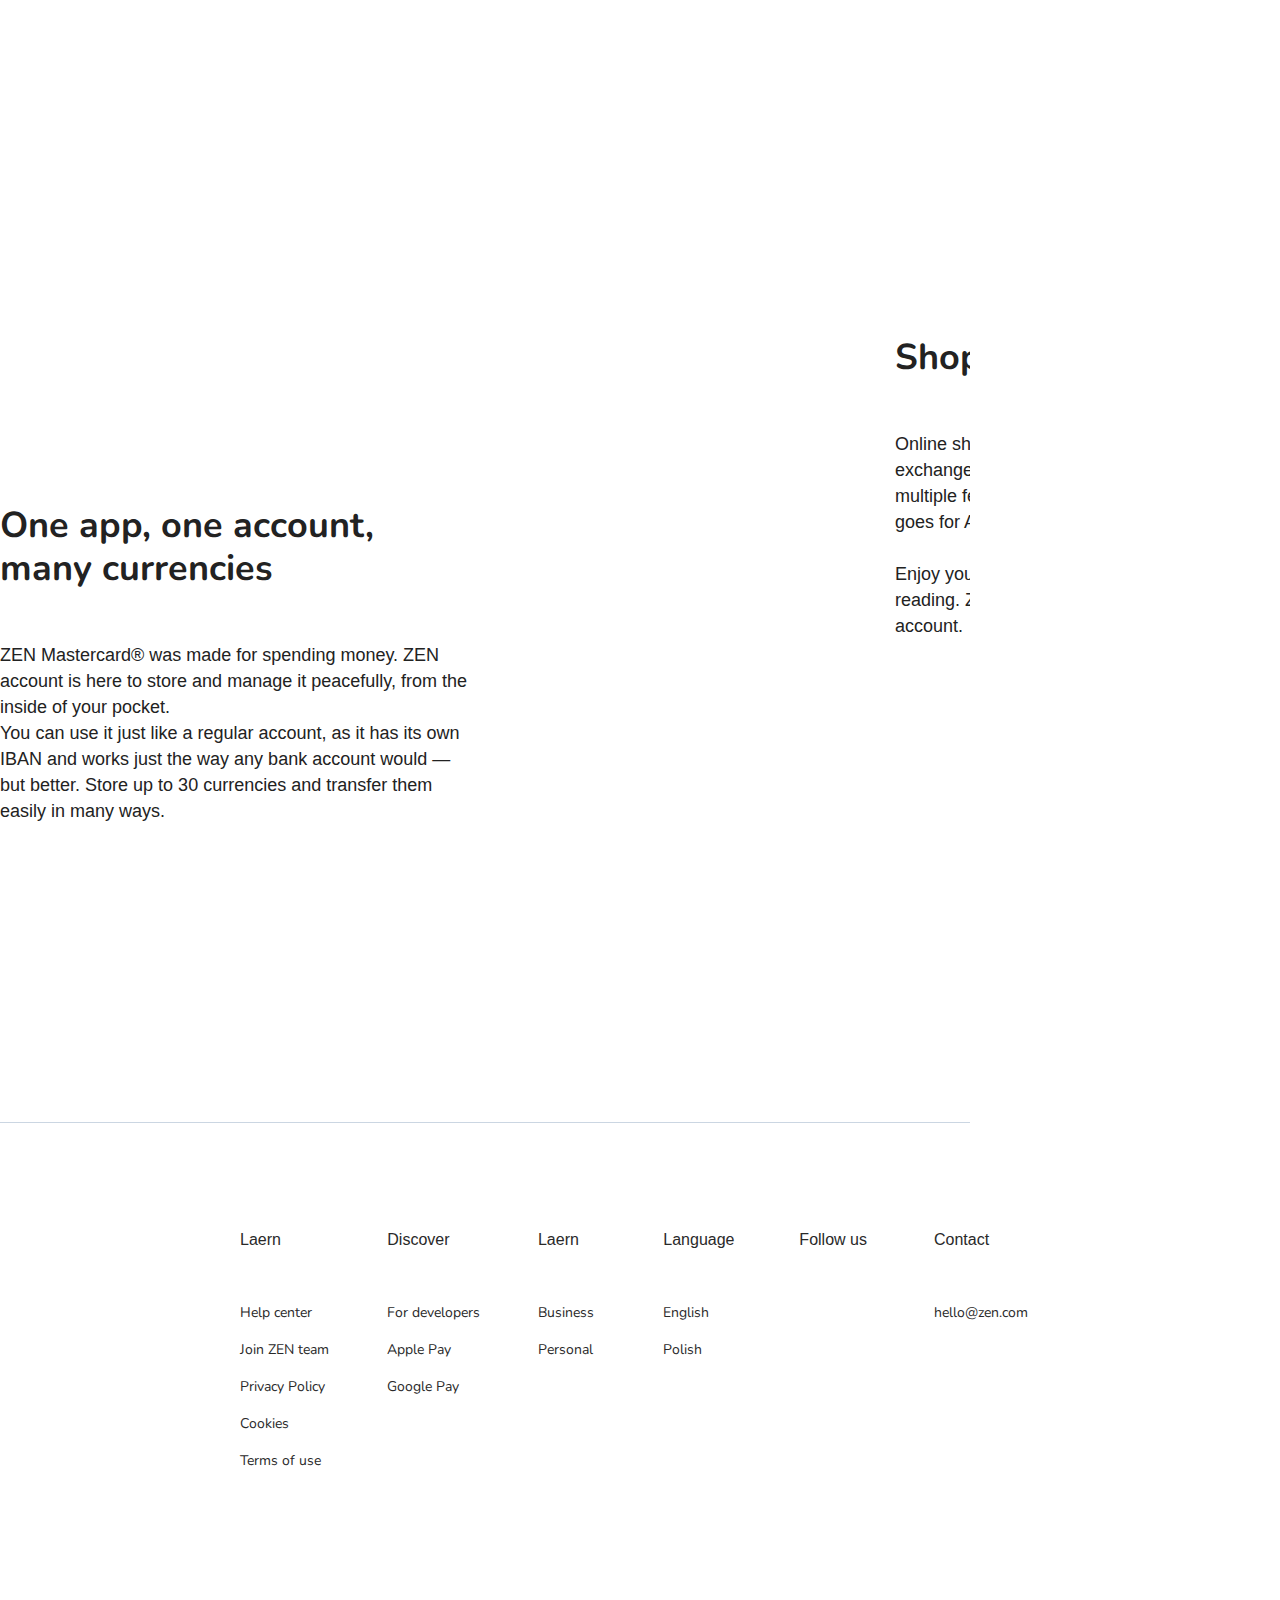
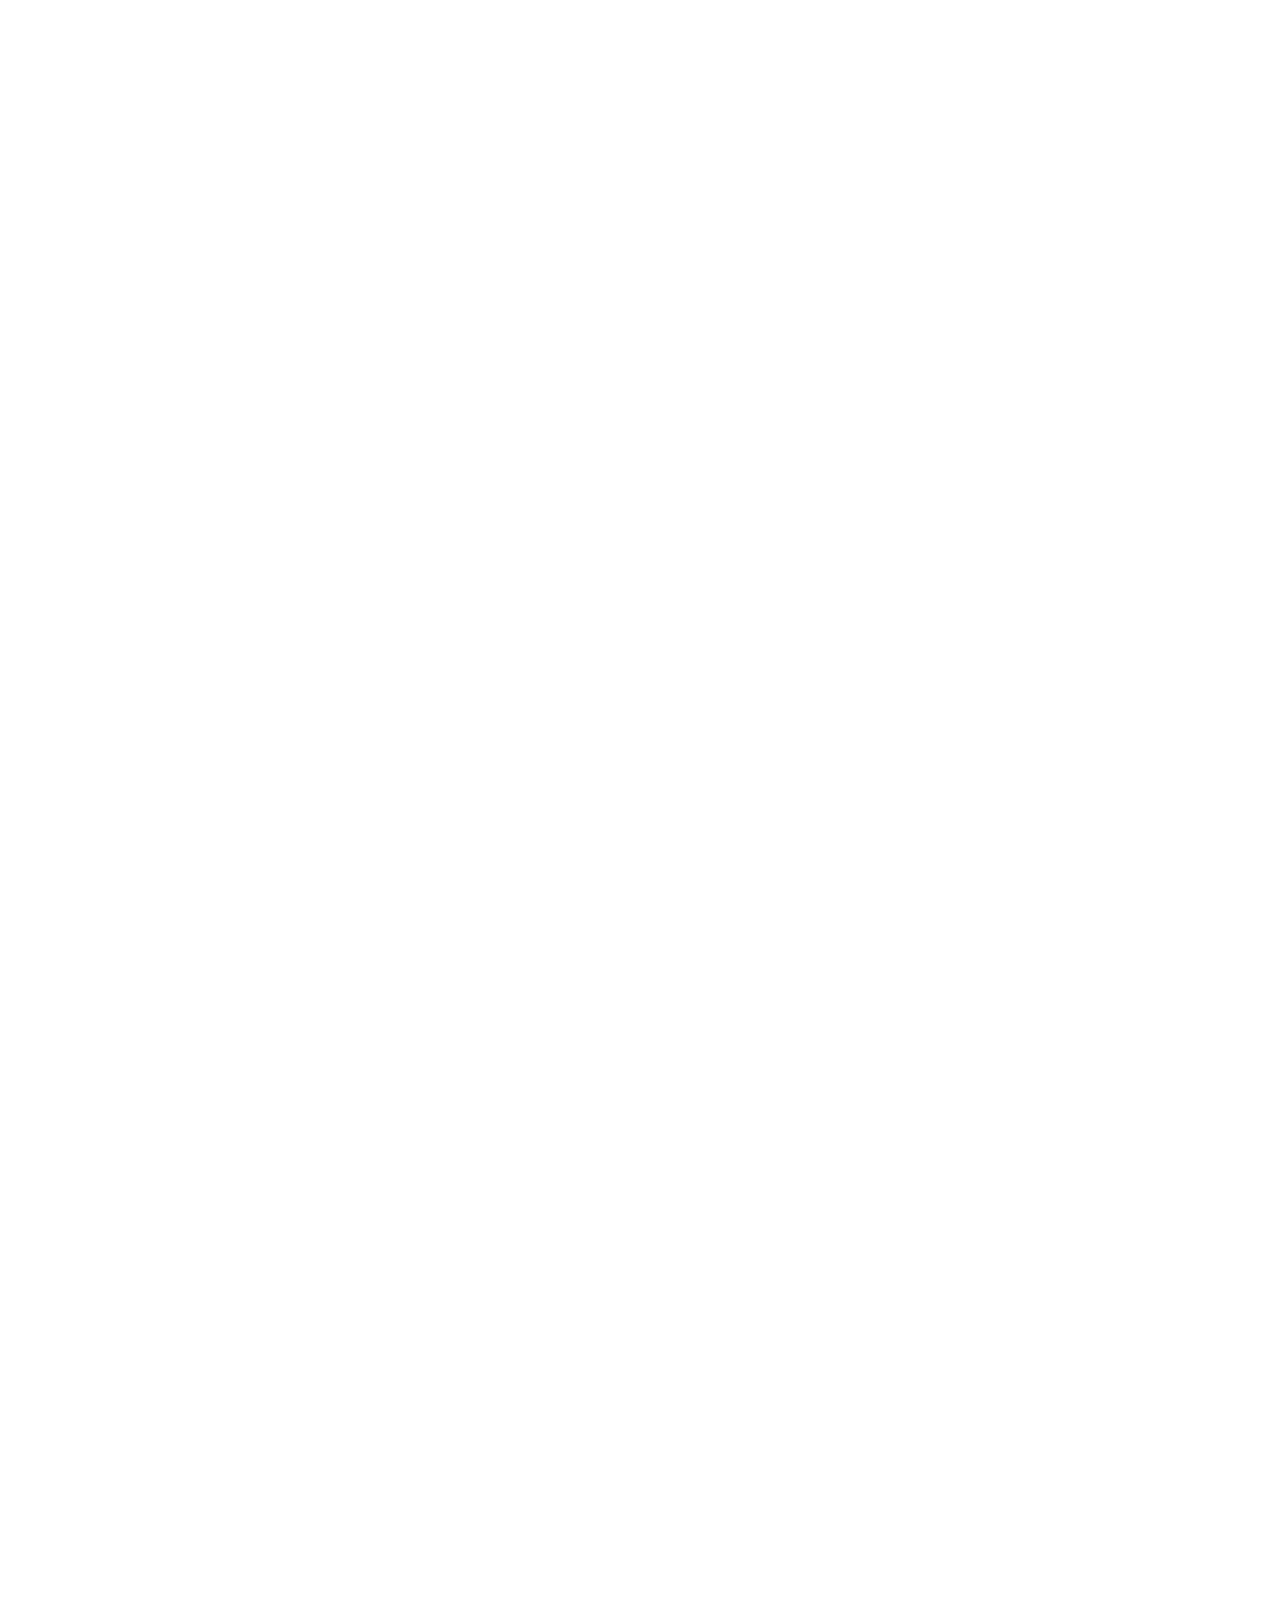
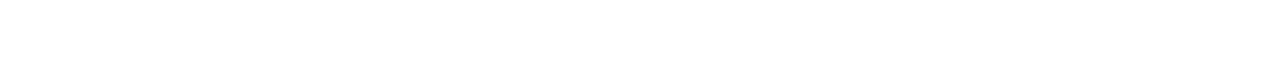
==== commit d8a783cc: "zen" ====
--- a/index.html
+++ b/index.html
@@ -190,7 +190,7 @@
                 <br>You can use it just like a regular account, as it has its own IBAN and works just the way any bank account would — but better. Store up to 30 currencies and transfer them easily in many ways.</br>
             </p>
             <div class="king__right" >
-            <img src="Images/Image5.png" alt="">
+            <img src="images/Image5.png" alt="">
         </div>
     </div>
   </div>
@@ -199,7 +199,7 @@
  <div class="cr7">
     <div class="wrapper">
         <div class="cr7__left">
-        <img src="Images/Image 6.png" alt="">
+        <img src="images/Image 6.png" alt="">
         <div class="cr7__right" >
             <h2 >Quick and easy account creation</h2>
             <p><br></br>Now, you might be thinking that it’s just like any other account creation… Long, tiresome and full of endless blanks to fill in. Well, it’s not.
--- a/zen.css
+++ b/zen.css
@@ -500,7 +500,7 @@
 .end{
     position: absolute;
     width: 1200px;
-    height: 113px;
+    height: 112px;
     left: 320px;
     top: 6350px;
 }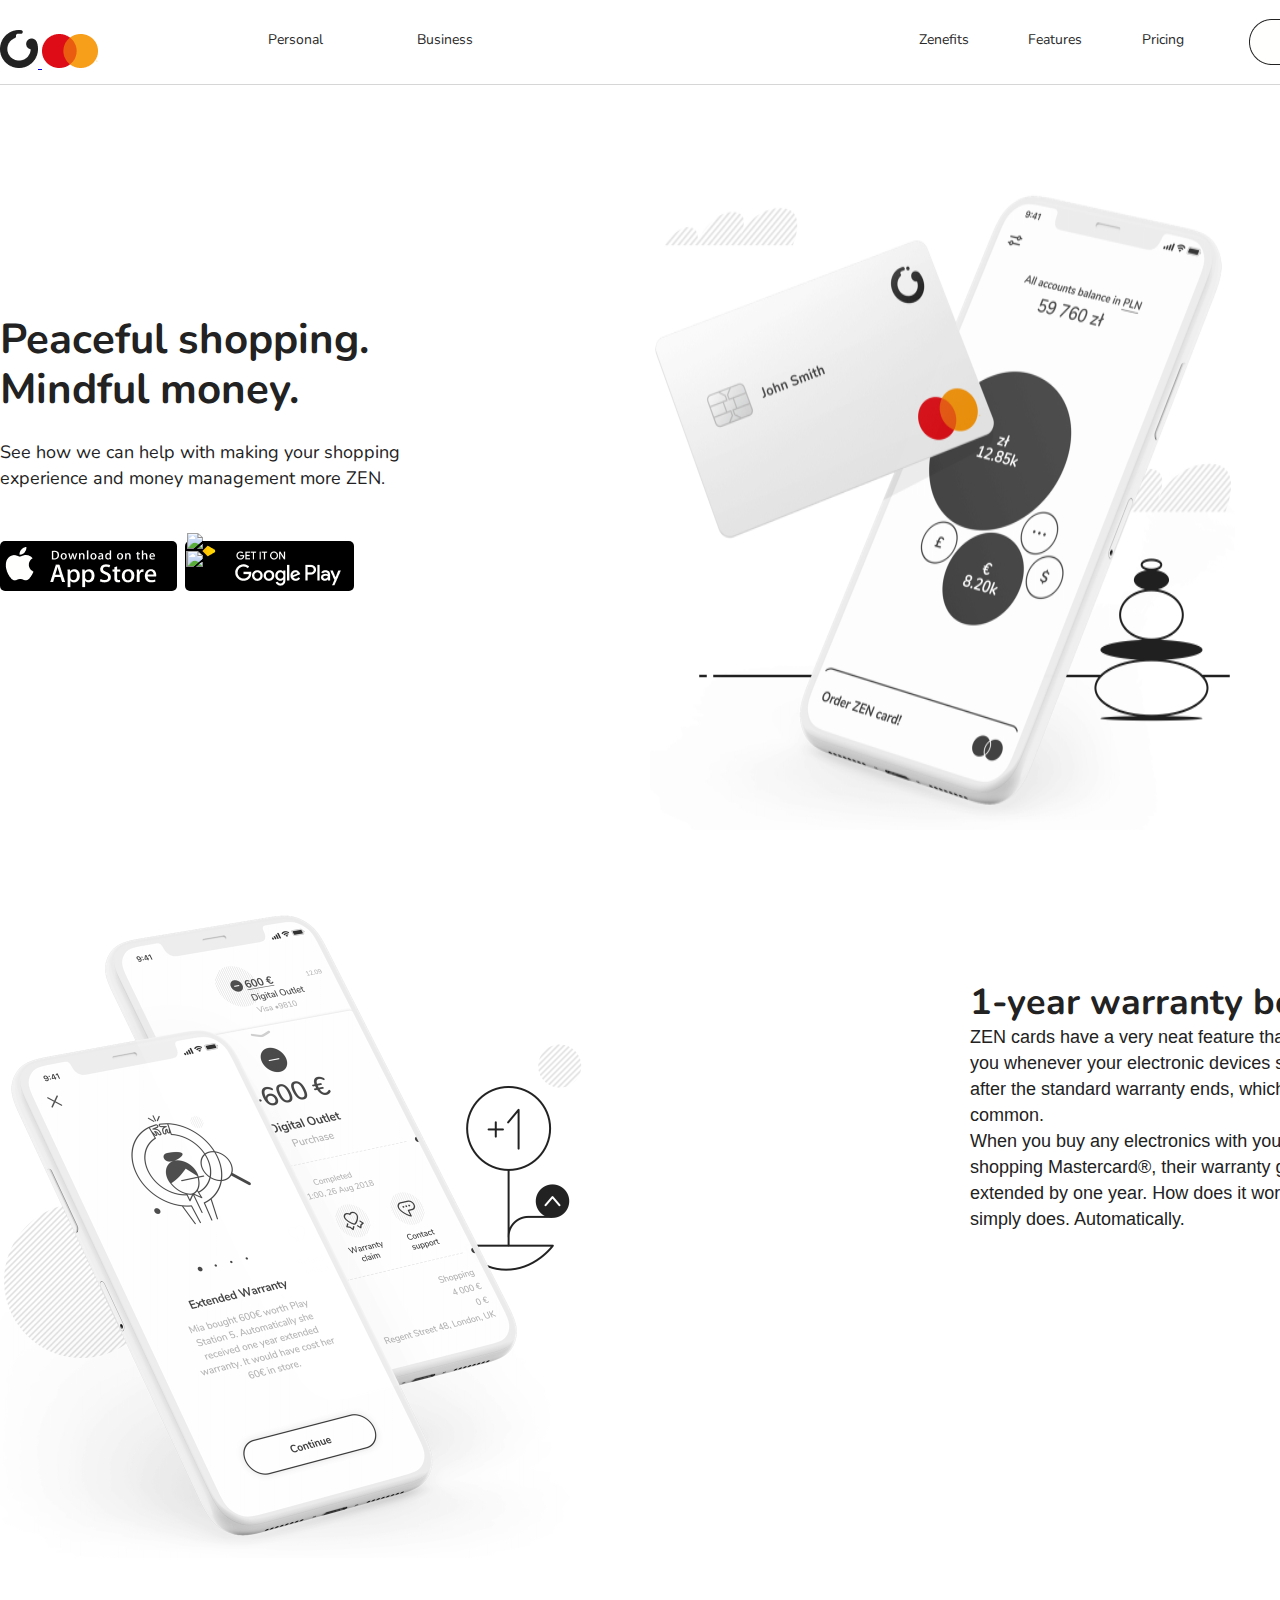
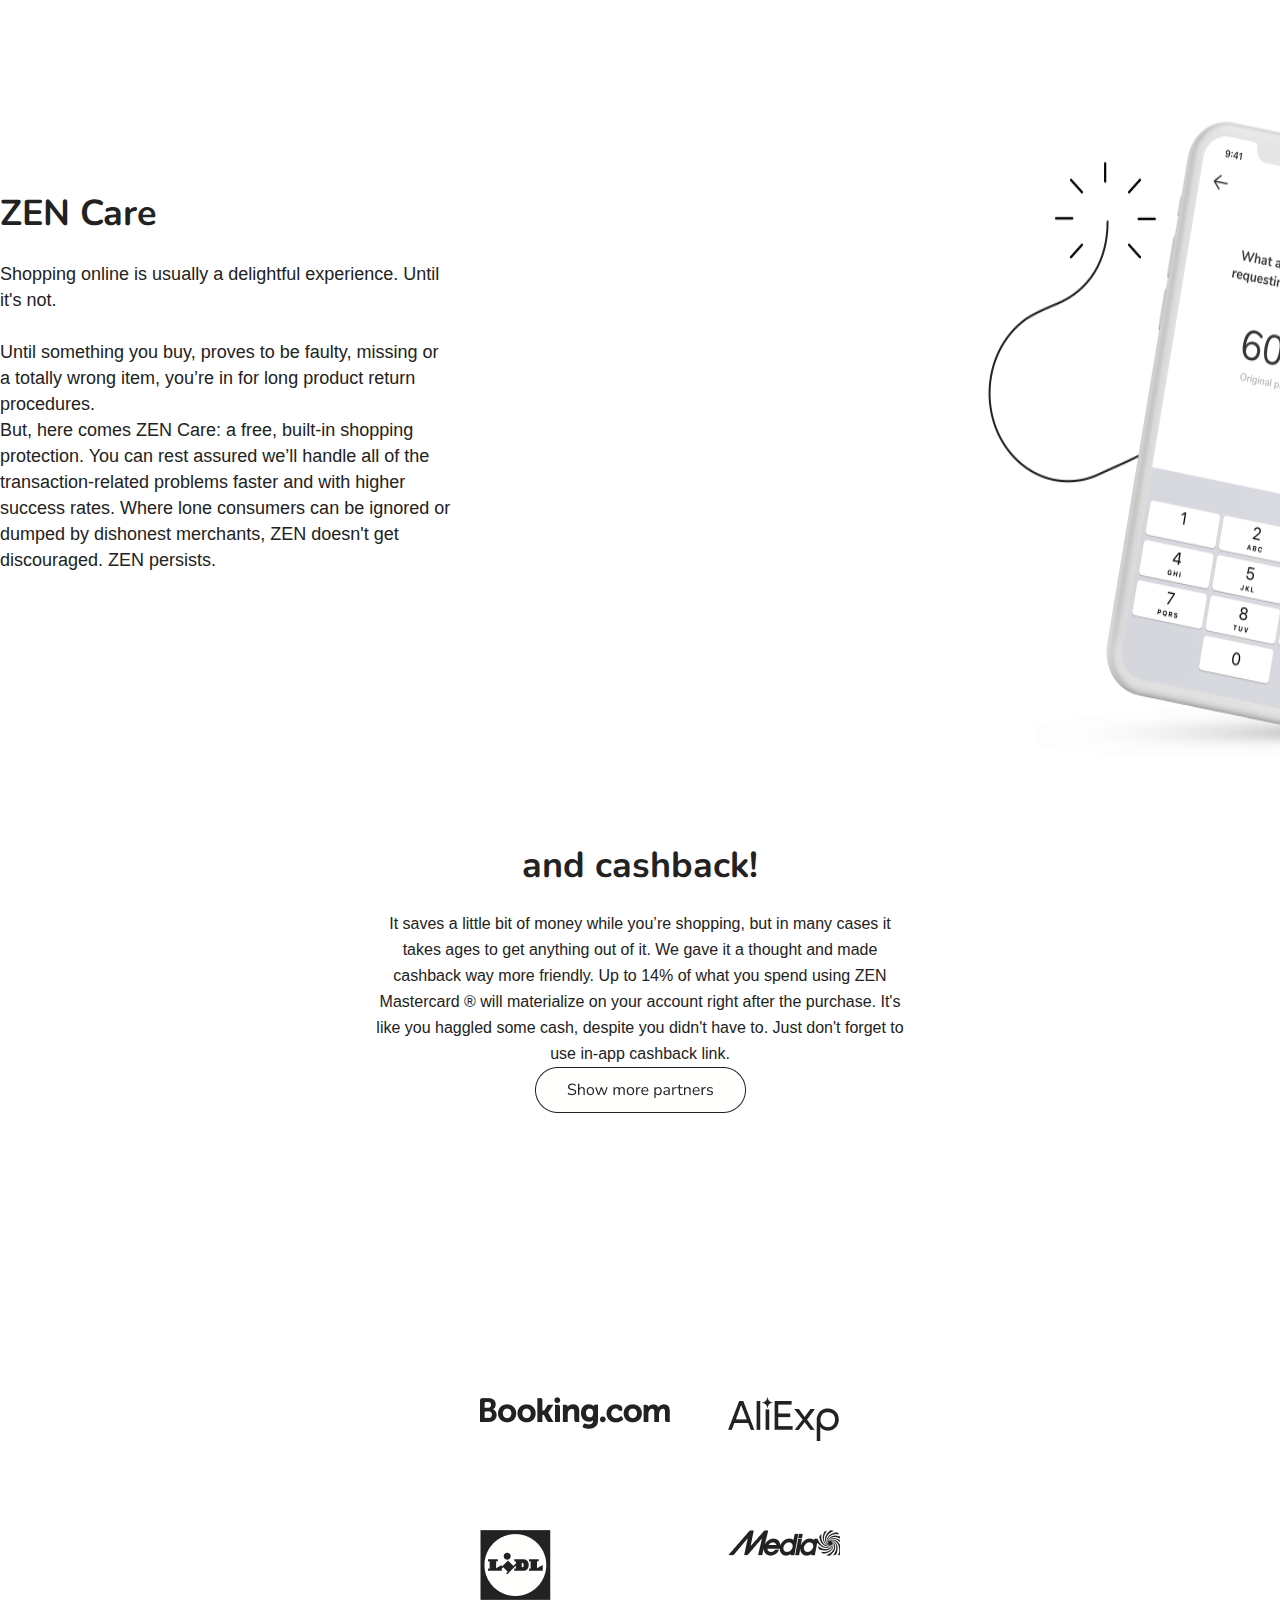
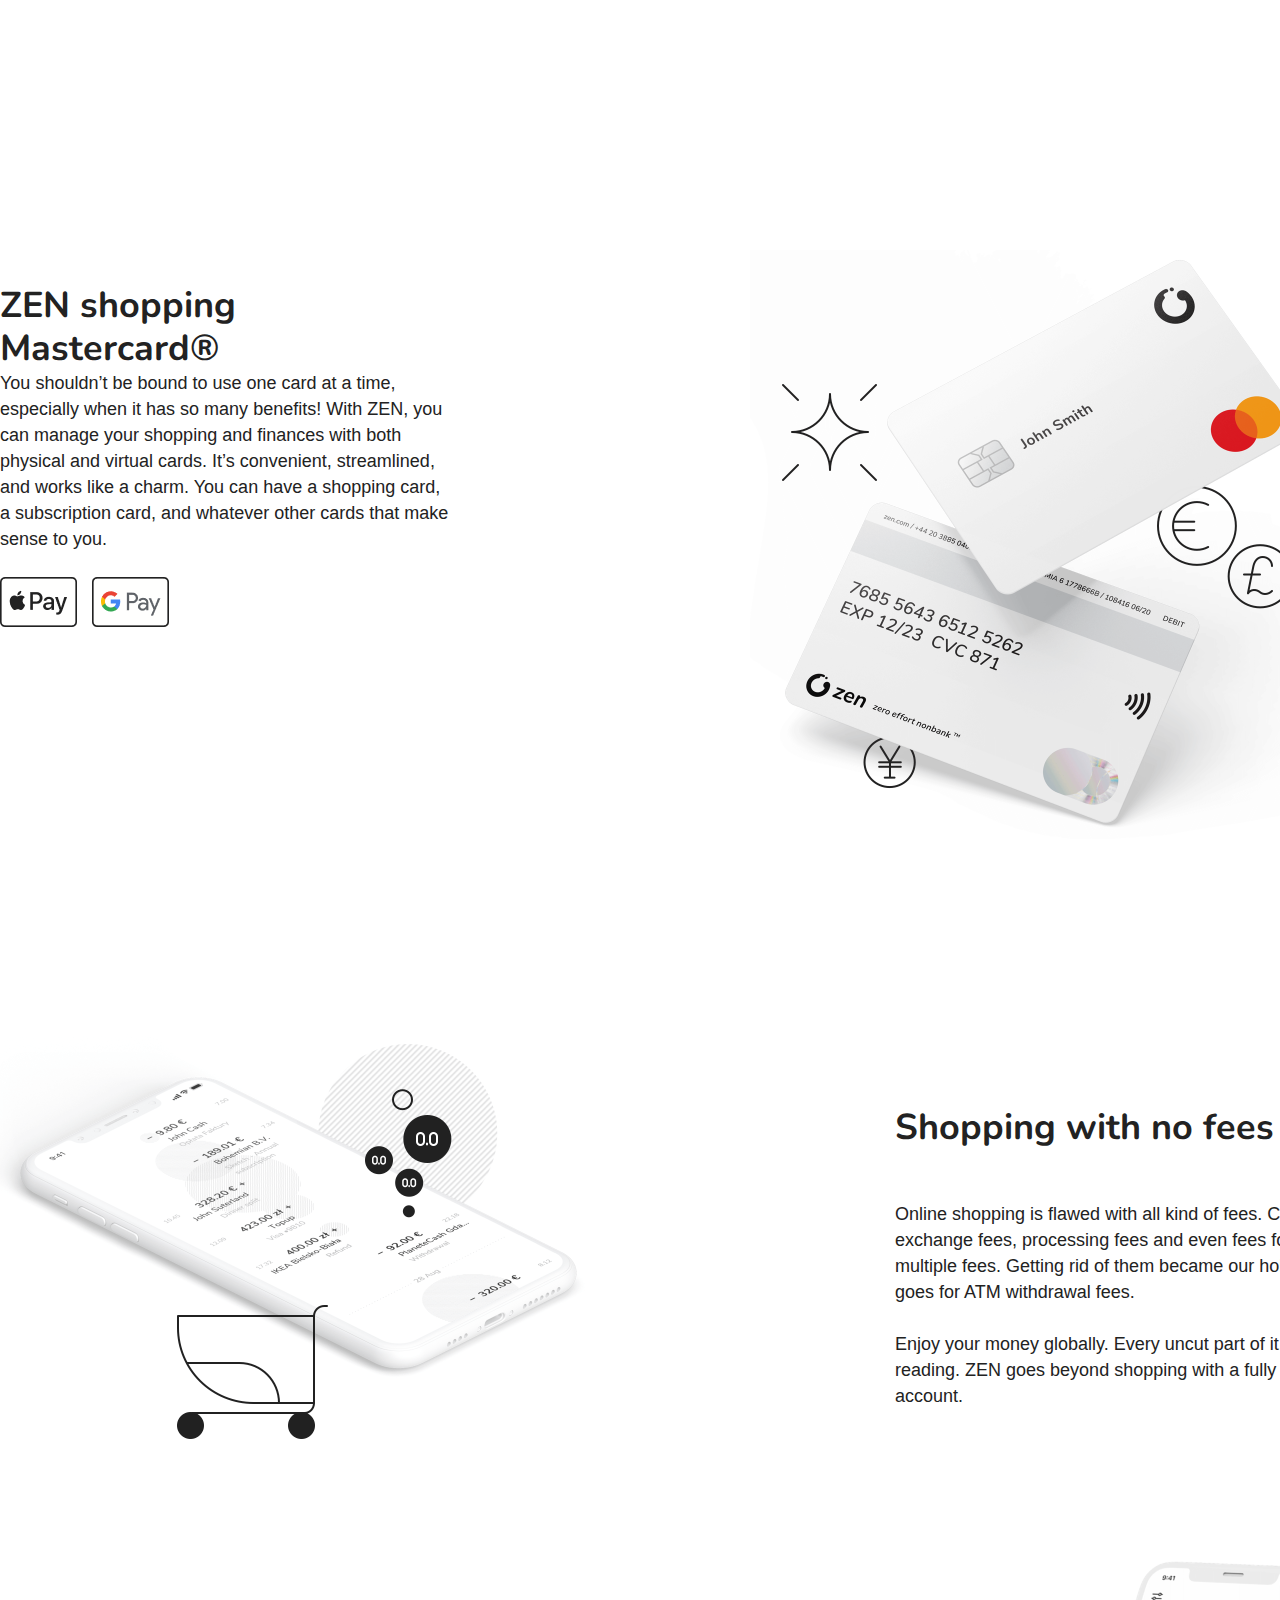
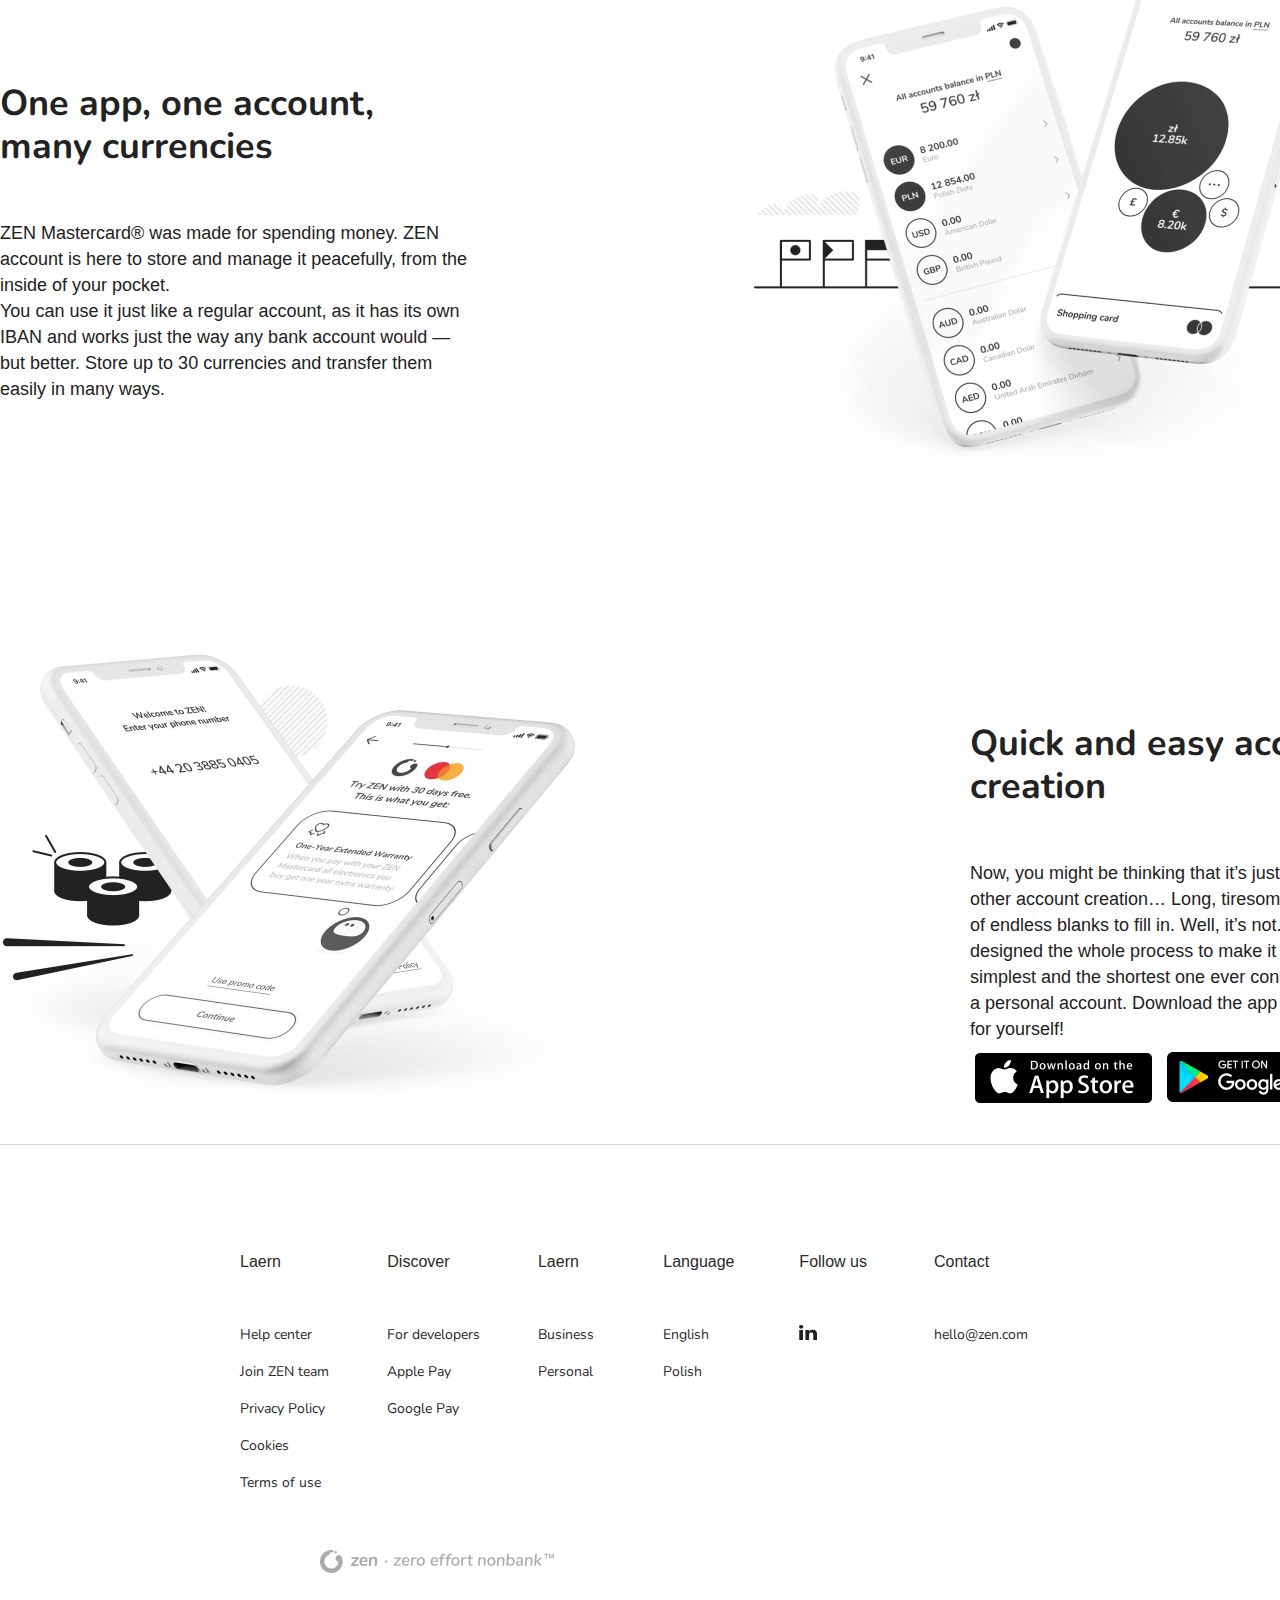
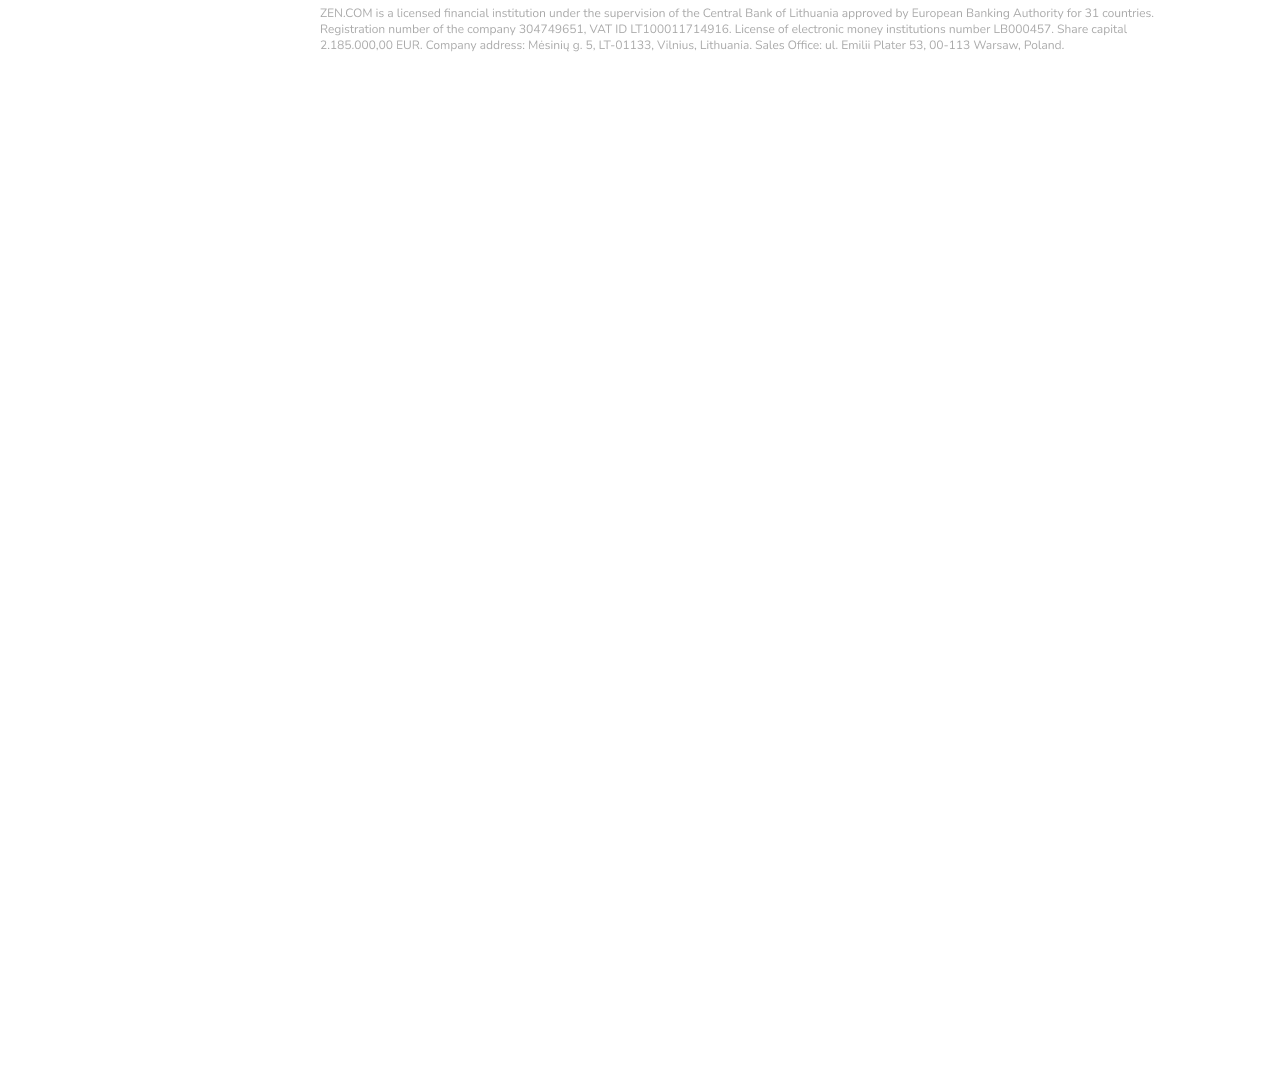
==== commit 95e85dfe: "name" ====
--- a/index.html
+++ b/index.html
@@ -15,10 +15,10 @@
         <div class="wrapper">
             <div class="first__logotype">
                 <a href="/">
-                    <img src="images/log.png" alt="Logotype">
+                    <img src="Images/log.png" alt="Logotype">
                 </a>
                 <a href="/">
-                    <img src="images/visa.png" alt="Logotype">
+                    <img src="Images/visa.png" alt="Logotype">
                 </a>
             </div>
             <div class="first__mobile">
@@ -36,7 +36,7 @@
                 <a href="#" class="link">Zenefits</a>
                 <a href="#" class="link">Features</a>
                 <a href="#" class="link">Pricing</a>
-                <div class="ge"><img src="images/Get app.png"></div>
+                <div class="ge"><img src="Images/Get app.png"></div>
               
             </div>
             <div class="first__nav">
@@ -60,36 +60,36 @@
                 <p>See how we can help with making your shopping <br>experience and money management more ZEN.</br> </p>
                 <div class="app">
                     <div class="apple">
-                        <img src="images/apple.png">
+                        <img src="Images/apple.png">
                     </div>
                     <div class="download">
-                        <img src="images/download.png">
+                        <img src="Images/download.png">
                     </div>
                     <div class="store">
-                        <img src="images/app store.png">
+                        <img src="Images/app store.png">
                     </div>
                
                 </div>
                 <div class="google">
                         <div class="market">
                            <img src="images/Vector.png">
-                           <div class="m1"><img src="images/Vector-1.png"></div>
-                           <div class="m2"><img src="images/vector-2.png"></div>
+                           <div class="m1"><img src="Images/Vector-1.png"></div>
+                           <div class="m2"><img src="Images/vector-2.png"></div>
                            <div class="m3"><img src="images/Vector-3.png"></div>
   
                         </div>
                         <div class="get">
-                           <img src="images/get on in.png">     
+                           <img src="Images/get on in.png">     
 
                         </div>
                         <div class="play">
-                            <img src="images/play.png">
+                            <img src="Images/play.png">
                         </div>
                 </div>        
             </div>
 
             <div class="history__right">
-                <img src="images/Image.png" alt="">
+                <img src="Images/Image.png" alt="">
             </div>
         </div>
     </div>
@@ -97,7 +97,7 @@
     <div class="block">
         <div class="wrapper">
             <div class="block__left">
-            <img src="images/Image2.png" alt="">
+            <img src="Images/Image2.png" alt="">
             <div class="block__right" >
                 <h2 >1-year warranty boost</h2>
                 <p>ZEN cards have a very neat feature that will help you whenever your electronic devices start failing after the standard warranty ends, which is pretty common.
@@ -114,7 +114,7 @@
                     <br>Until something you buy, proves to be faulty, missing or a totally wrong item, you’re in for long product return procedures.</br>
                     But, here comes ZEN Care: a free, built-in shopping protection. You can rest assured we’ll handle all of the transaction-related problems faster and with higher success rates. Where lone consumers can be ignored or dumped by dishonest merchants, ZEN doesn't get discouraged. ZEN persists.</p>
             <div class="real__right" >
-                <img src="images/Image3.png" alt="">
+                <img src="Images/Image3.png" alt="">
             </div>
         </div>
     </div>
@@ -122,34 +122,34 @@
         <h2 >and cashback!</h2>
         <div class="pa"><p>It saves a little bit of money while you’re shopping, but in many cases it takes ages to get anything out of it. We gave it a thought and made cashback way more friendly. Up to 14% of what you spend using ZEN Mastercard ® will materialize on your account right after the purchase. It's like you haggled some cash, despite you didn't have to. Just don't forget to use in-app cashback link.</p>
             </div>
-            <div class="frame"><img src="images/Frame3.png"></div>
+            <div class="frame"><img src="Images/Frame3.png"></div>
     </div>
         <!--Фирмы-->
         <div class="firm">
             <div class="wrapper1">
                 <div class="booking">
-                    <img src="images/Booking.png">
+                    <img src="Images/Booking.png">
                 </div>
                 <div class="booking">
-                    <img src="images/Aliexpress.png">
+                    <img src="Images/Aliexpress.png">
                 </div>
                 <div class="booking">
-                    <img src="images/allegro.png">
+                    <img src="Images/allegro.png">
                 </div>
                 <div class="booking">
-                    <img src="images/zalando.png">
+                    <img src="Images/zalando.png">
                 </div>
                 <div class="line">
-                    <img src="images/lidl2.png">
+                    <img src="Images/lidl2.png">
                 </div>
                 <div class="line">  
-                    <img src="images/media.png">
+                    <img src="Images/media.png">
                 </div>
                 <div class="line">
-                    <img src="images/euro.png">
+                    <img src="Images/euro.png">
                 </div>
                 <div class="line">
-                    <img src="images/groupon.png">
+                    <img src="Images/groupon.png">
                 </div>
             </div>
         </div>
@@ -160,10 +160,10 @@
                 <h2 >ZEN shopping Mastercard®</h2>
                 <p>You shouldn’t be bound to use one card at a time, especially when it has so many benefits! With ZEN, you can manage your shopping and finances with both physical and virtual cards. It’s convenient, streamlined, and works like a charm. You can have a shopping card, a subscription card, and whatever other cards that make sense to you.</p>
                 <div class="pay">
-                    <img src="images/Pay.png">
+                    <img src="Images/Pay.png">
                 </div>
                 <div class="hala__right" >
-                <img src="images/Card.png" alt="">
+                <img src="Images/Card.png" alt="">
             </div>
         </div>
       </div>
@@ -172,7 +172,7 @@
      <div class="madrid">
         <div class="wrapper">
             <div class="madrid__left">
-            <img src="images/Image4.png" alt="">
+            <img src="Images/Image4.png" alt="">
             <div class="madrid__right" >
                 <h2 >Shopping with no fees</h2>
                 <p><br></br>Online shopping is flawed with all kind of fees. Currency exchange fees, processing fees and even fees for having multiple fees. Getting rid of them became our hobby. Same goes for ATM withdrawal fees.
@@ -190,7 +190,7 @@
                 <br>You can use it just like a regular account, as it has its own IBAN and works just the way any bank account would — but better. Store up to 30 currencies and transfer them easily in many ways.</br>
             </p>
             <div class="king__right" >
-            <img src="images/Image5.png" alt="">
+            <img src="Images/Image5.png" alt="">
         </div>
     </div>
   </div>
@@ -199,14 +199,14 @@
  <div class="cr7">
     <div class="wrapper">
         <div class="cr7__left">
-        <img src="images/Image 6.png" alt="">
+        <img src="Images/Image 6.png" alt="">
         <div class="cr7__right" >
             <h2 >Quick and easy account creation</h2>
             <p><br></br>Now, you might be thinking that it’s just like any other account creation… Long, tiresome and full of endless blanks to fill in. Well, it’s not.
                 We have designed the whole process to make it the simplest and the shortest one ever conceived for a personal account. Download the app and see for yourself!
             </p>
           <div class="gro">
-            <img src="images/ap.png" alt="">
+            <img src="Images/ap.png" alt="">
           </div>
         </div>
     </div>
@@ -285,7 +285,7 @@
         </br>
         <br></br>
         <br>
-        <img src="images/in.png" alt="">
+        <img src="Images/in.png" alt="">
         </br> 
 </div>
 <div class="contact">
@@ -299,7 +299,7 @@
         </br> 
 </div>
 <div class="end">
-    <img src="images/end.png" alt="">
+    <img src="Images/end.png" alt="">
 </div>
 </div>
 </div>
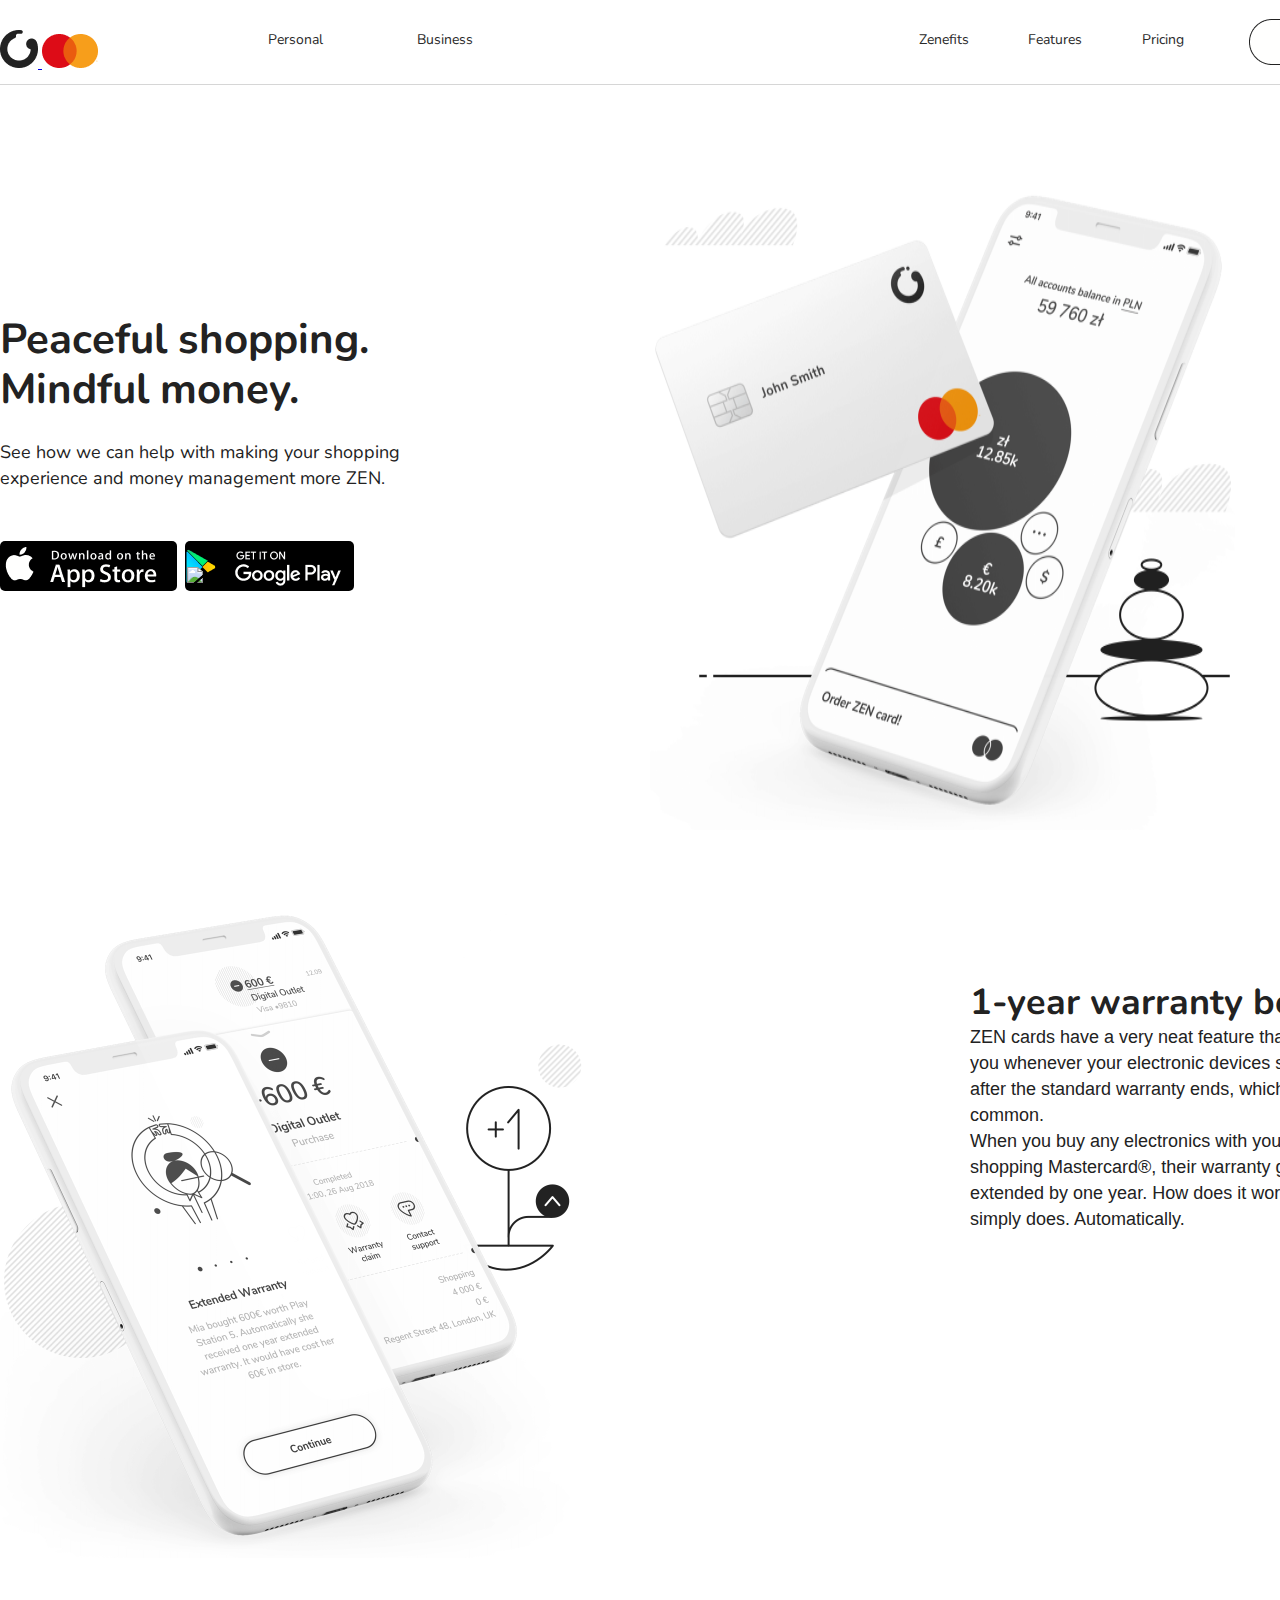
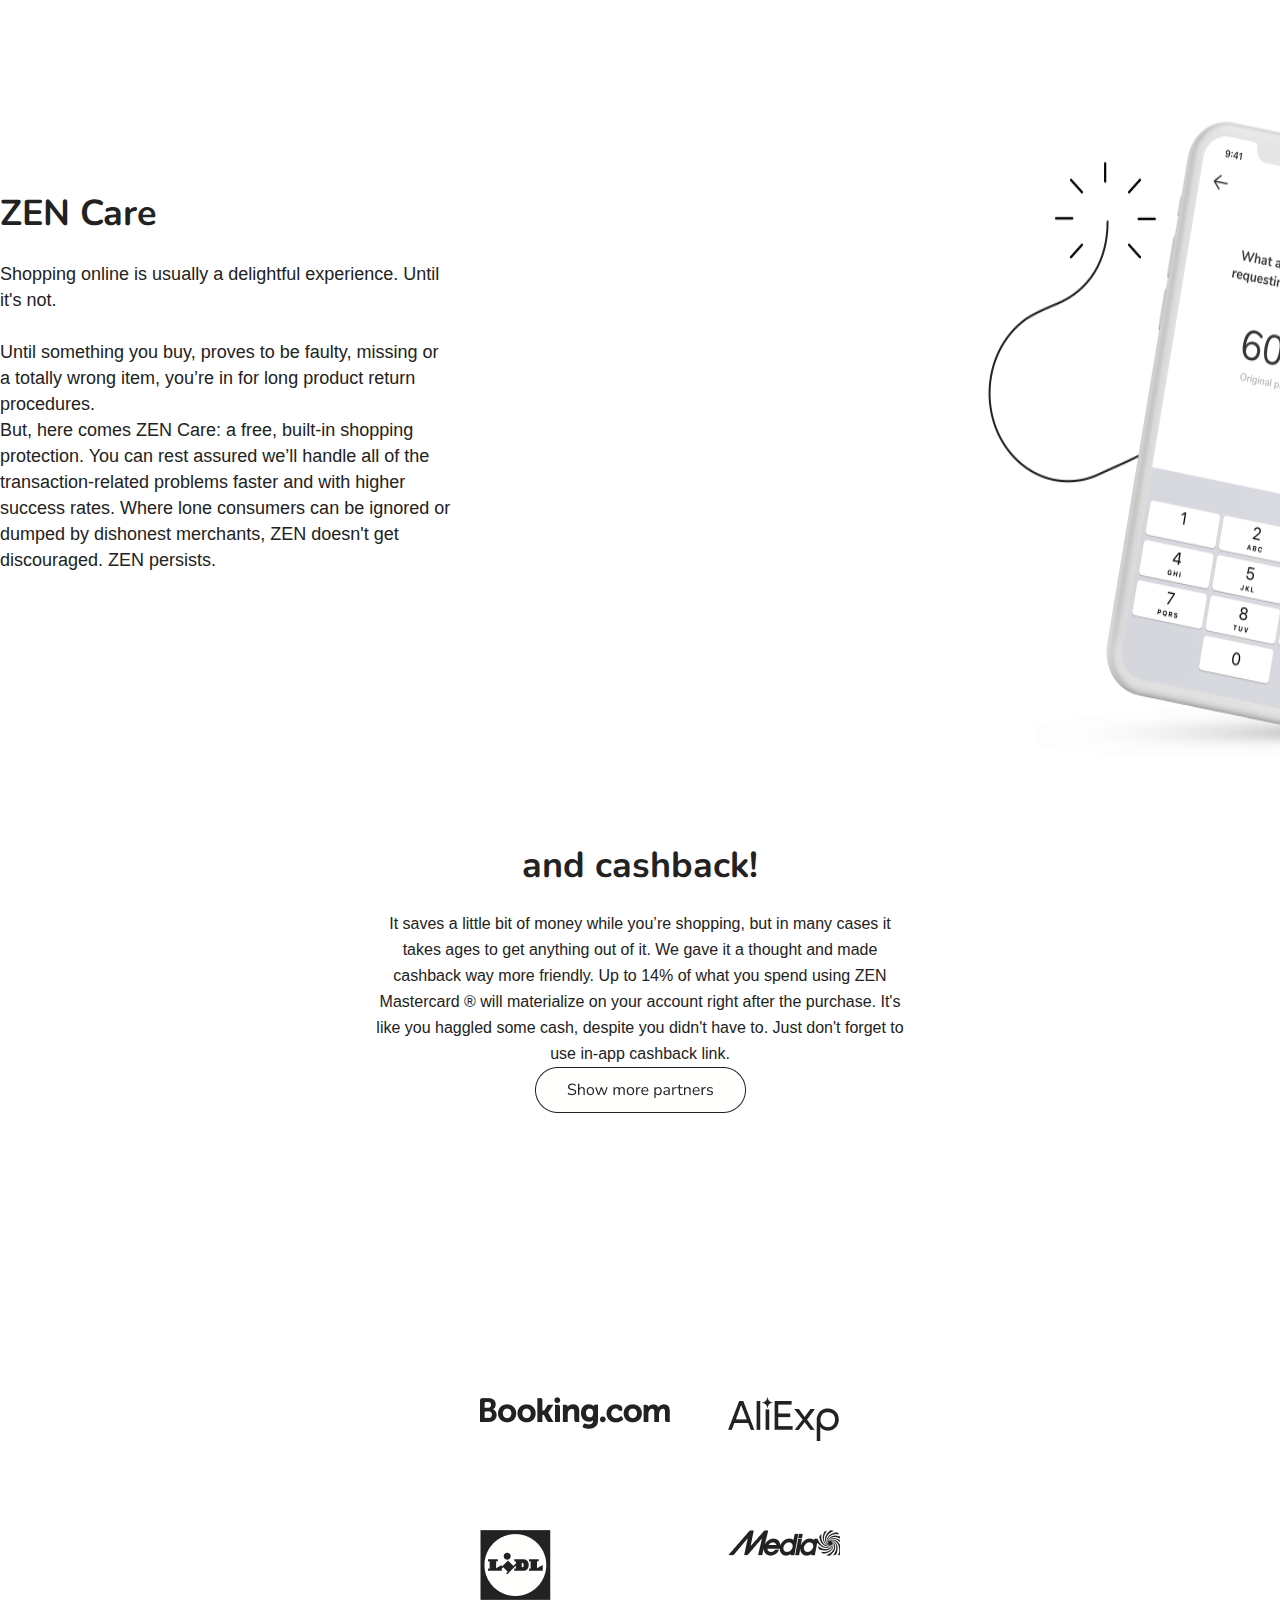
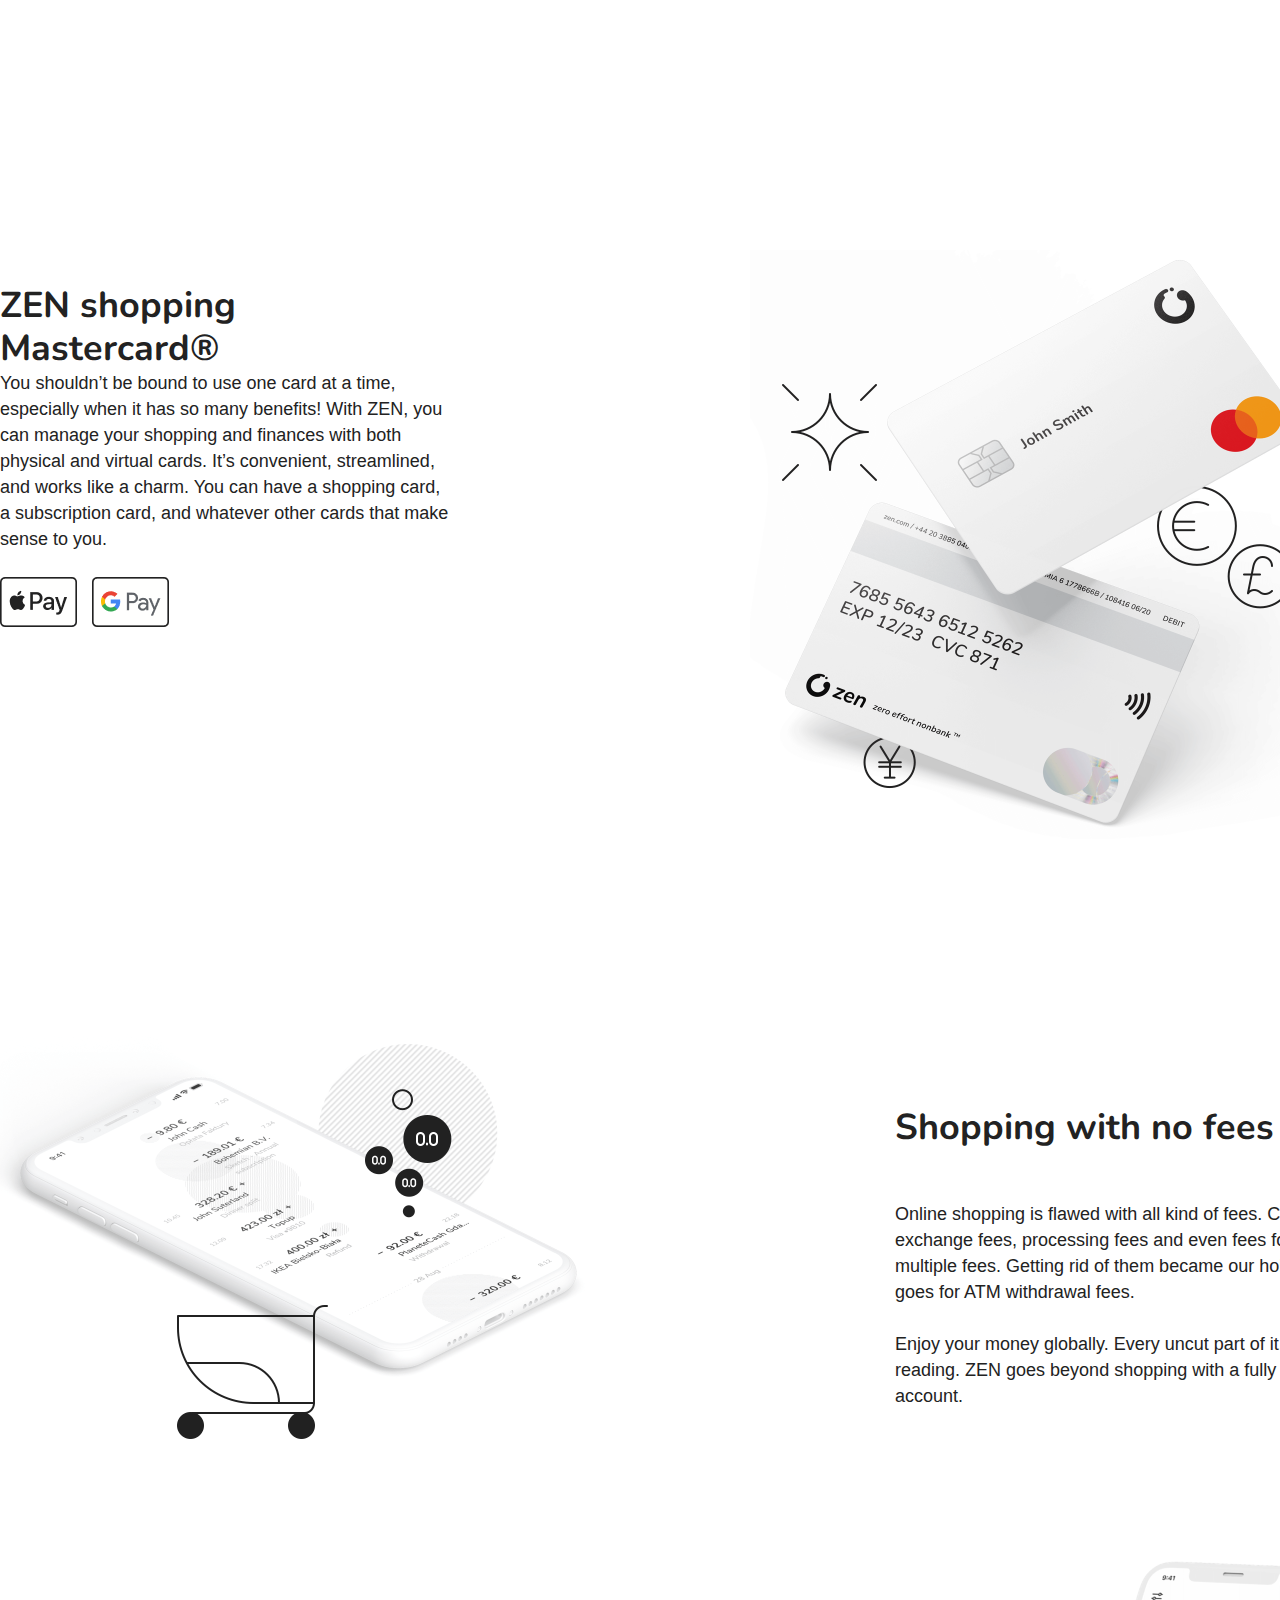
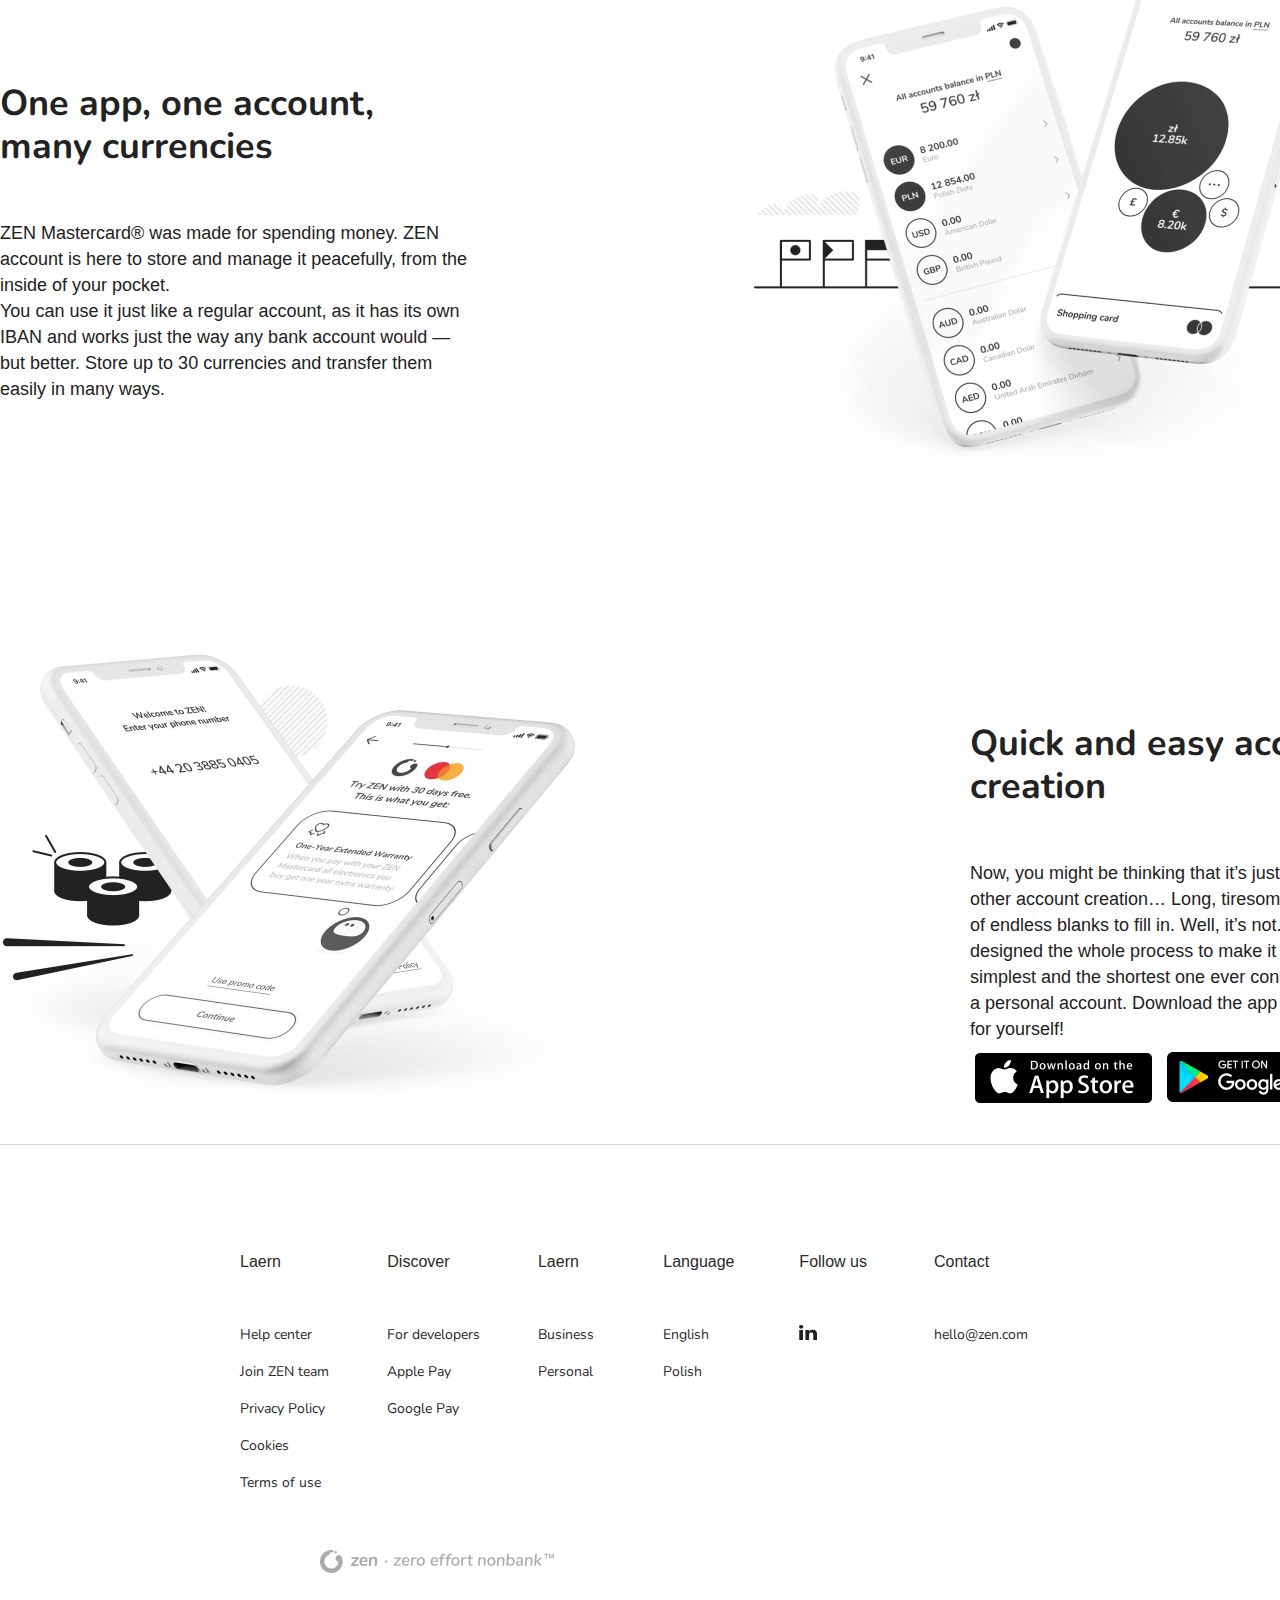
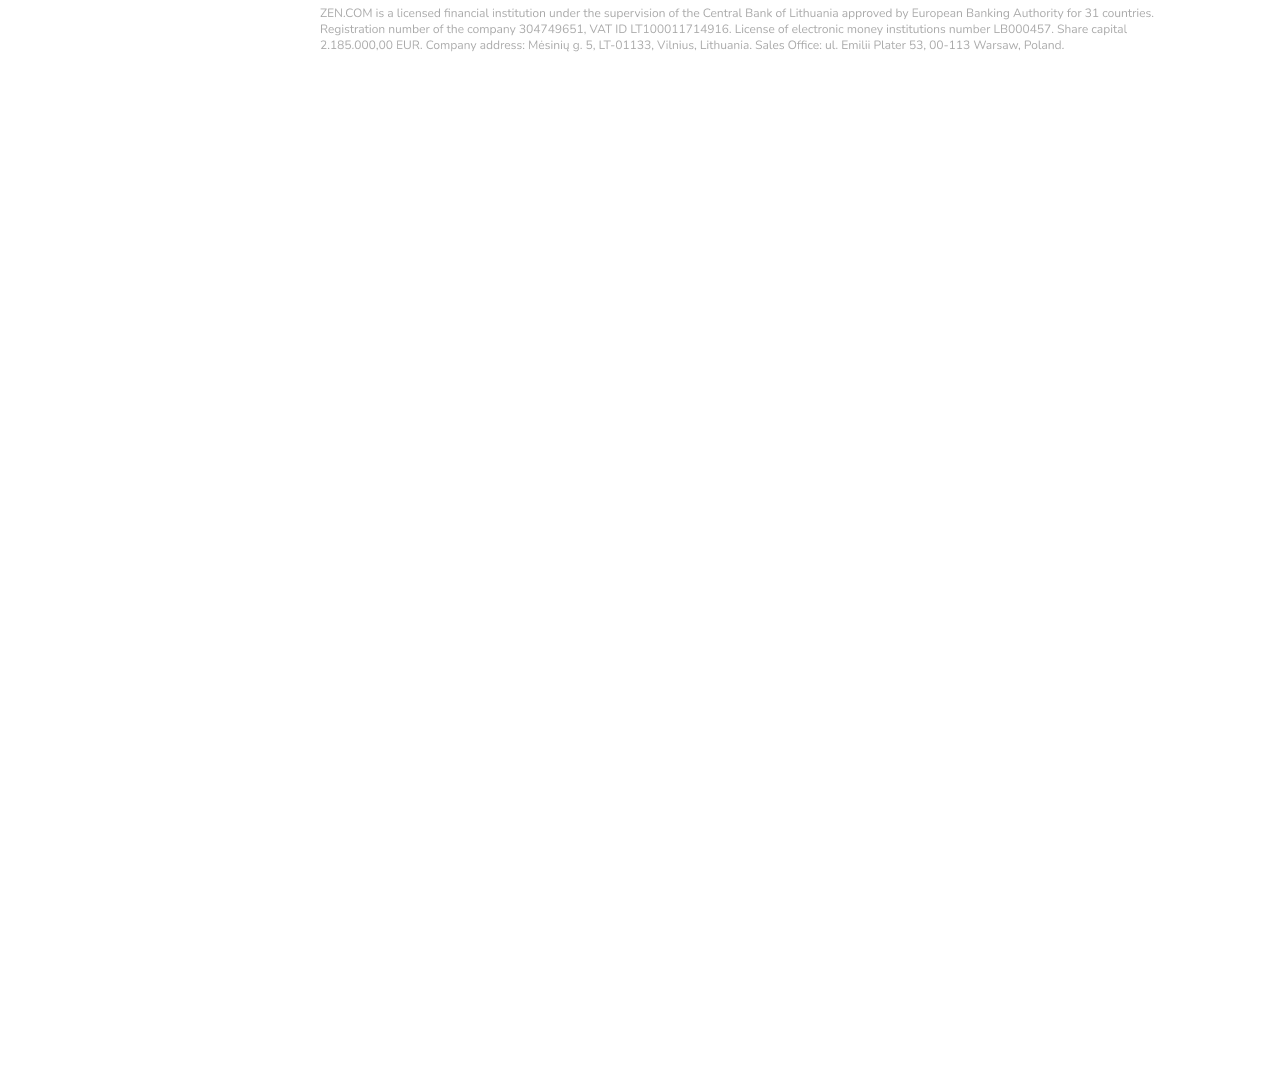
==== commit 3877530d: "name1" ====
--- a/index.html
+++ b/index.html
@@ -72,10 +72,10 @@
                 </div>
                 <div class="google">
                         <div class="market">
-                           <img src="images/Vector.png">
+                           <img src="Images/Vector.png">
                            <div class="m1"><img src="Images/Vector-1.png"></div>
                            <div class="m2"><img src="Images/vector-2.png"></div>
-                           <div class="m3"><img src="images/Vector-3.png"></div>
+                           <div class="m3"><img src="Images/Vector-3.png"></div>
   
                         </div>
                         <div class="get">
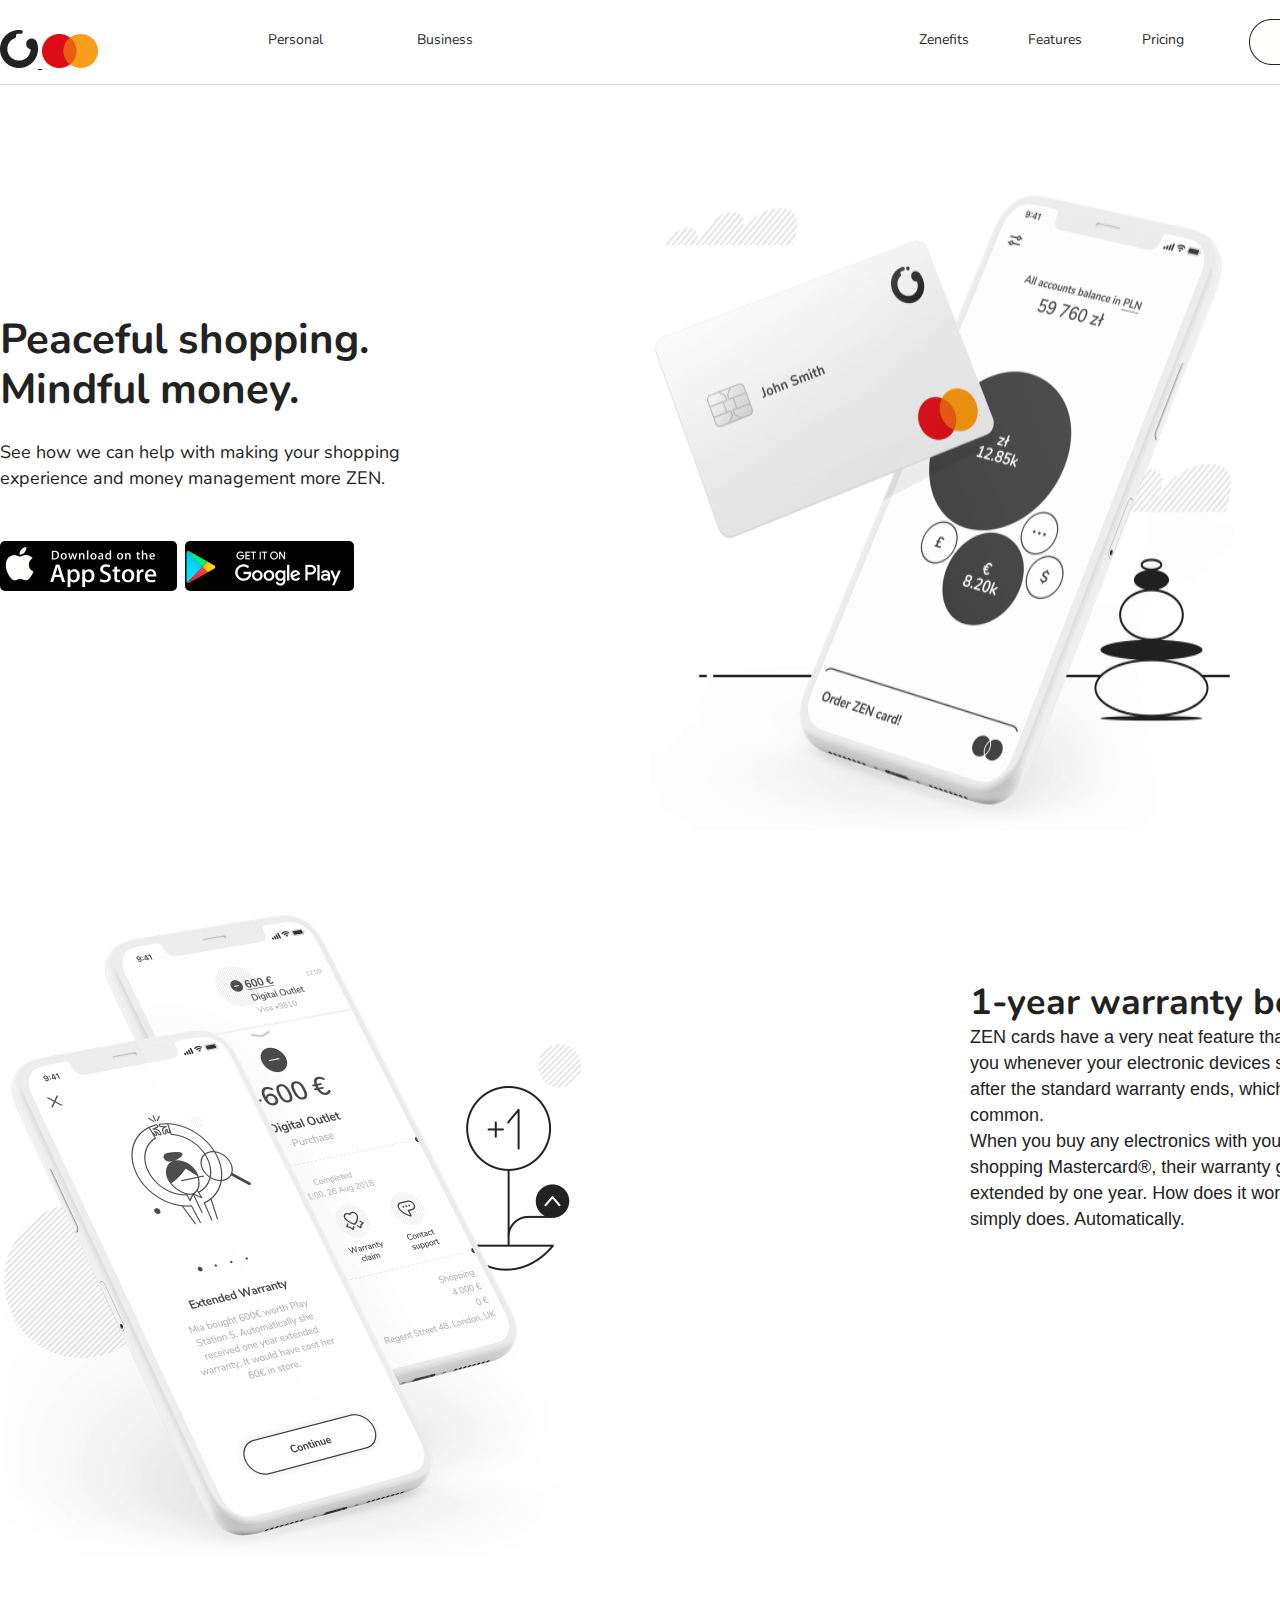
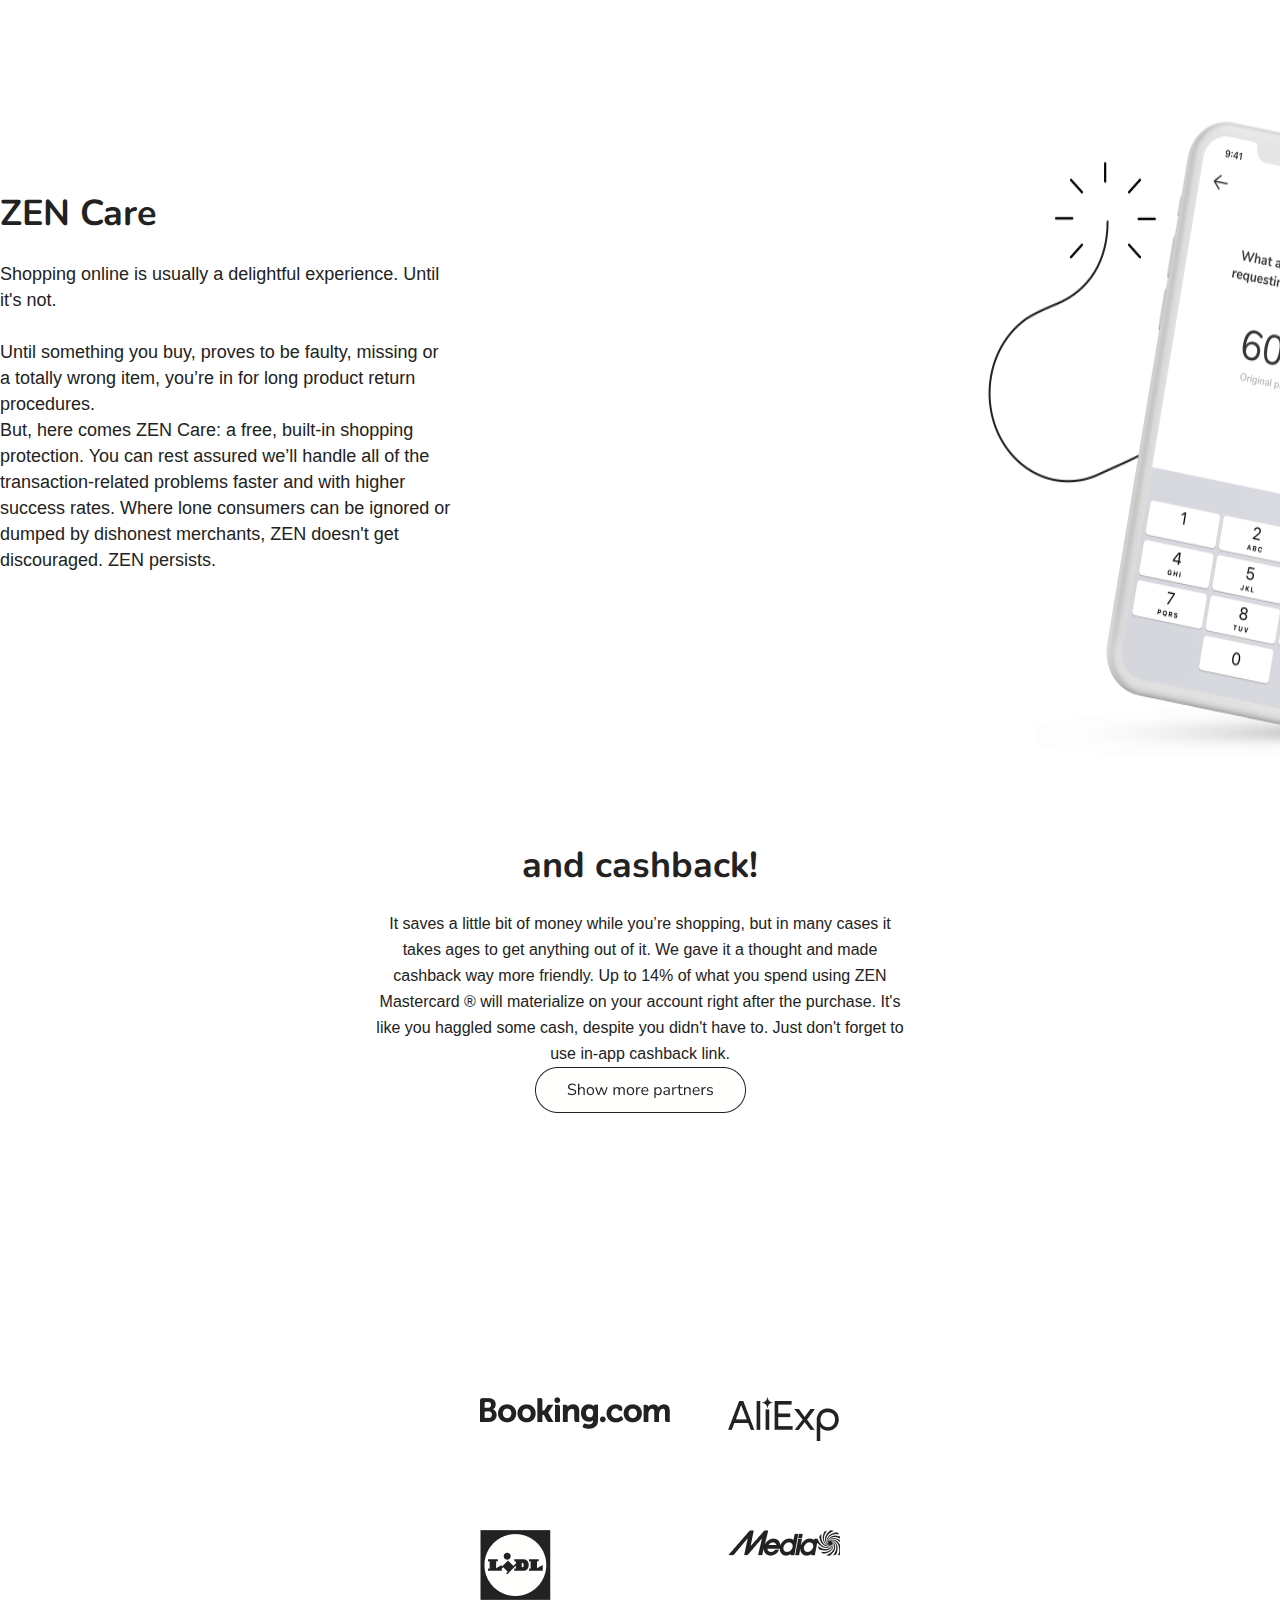
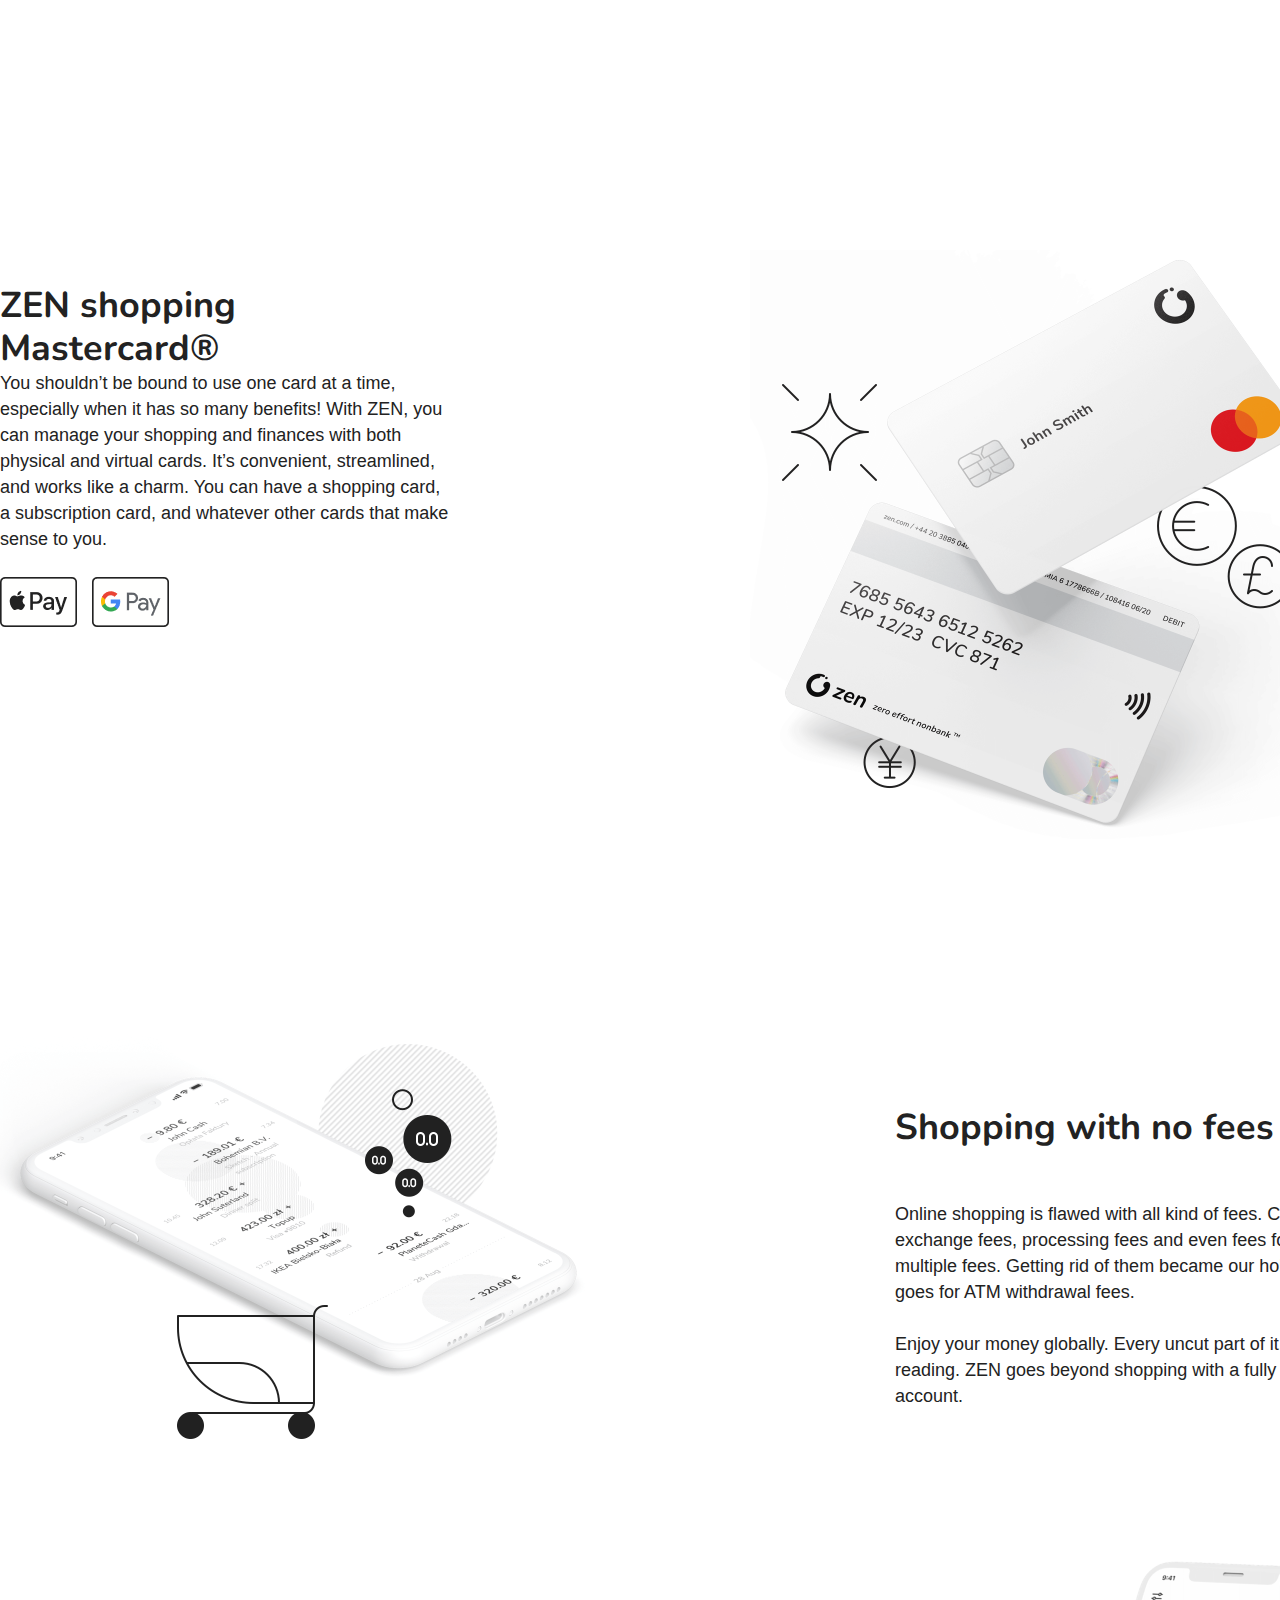
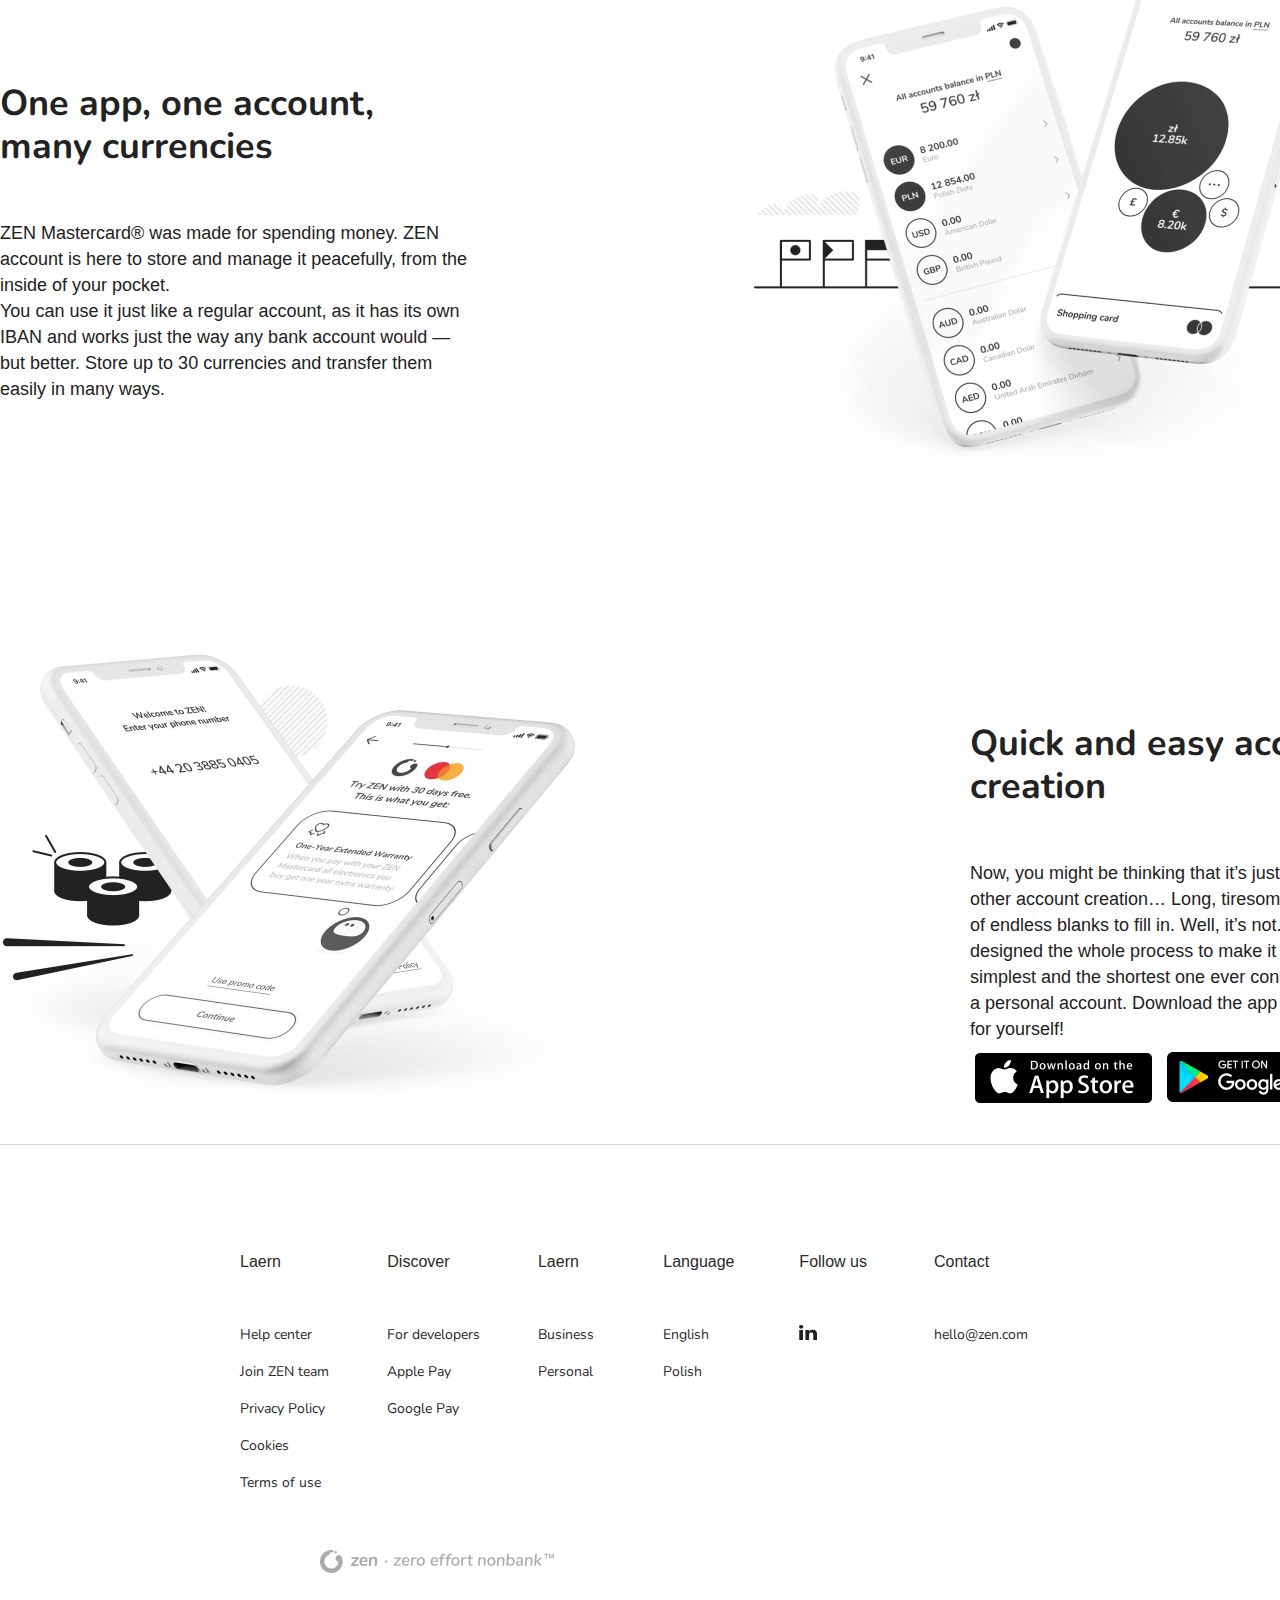
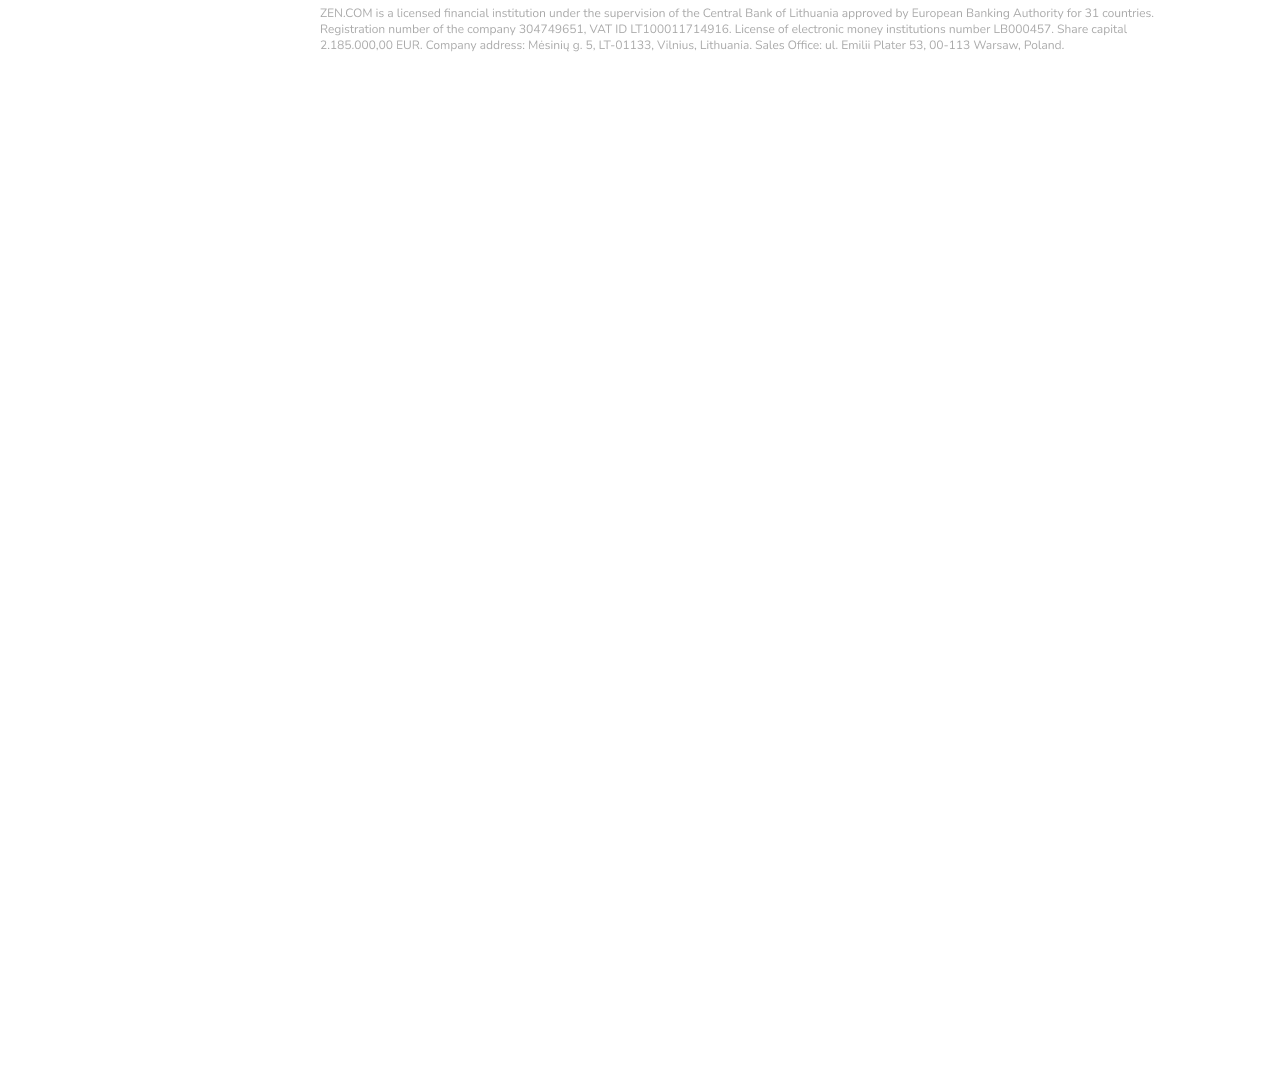
==== commit b68131a0: "name2" ====
--- a/index.html
+++ b/index.html
@@ -74,7 +74,7 @@
                         <div class="market">
                            <img src="Images/Vector.png">
                            <div class="m1"><img src="Images/Vector-1.png"></div>
-                           <div class="m2"><img src="Images/vector-2.png"></div>
+                           <div class="m2"><img src="Images/Vector-2.png"></div>
                            <div class="m3"><img src="Images/Vector-3.png"></div>
   
                         </div>
